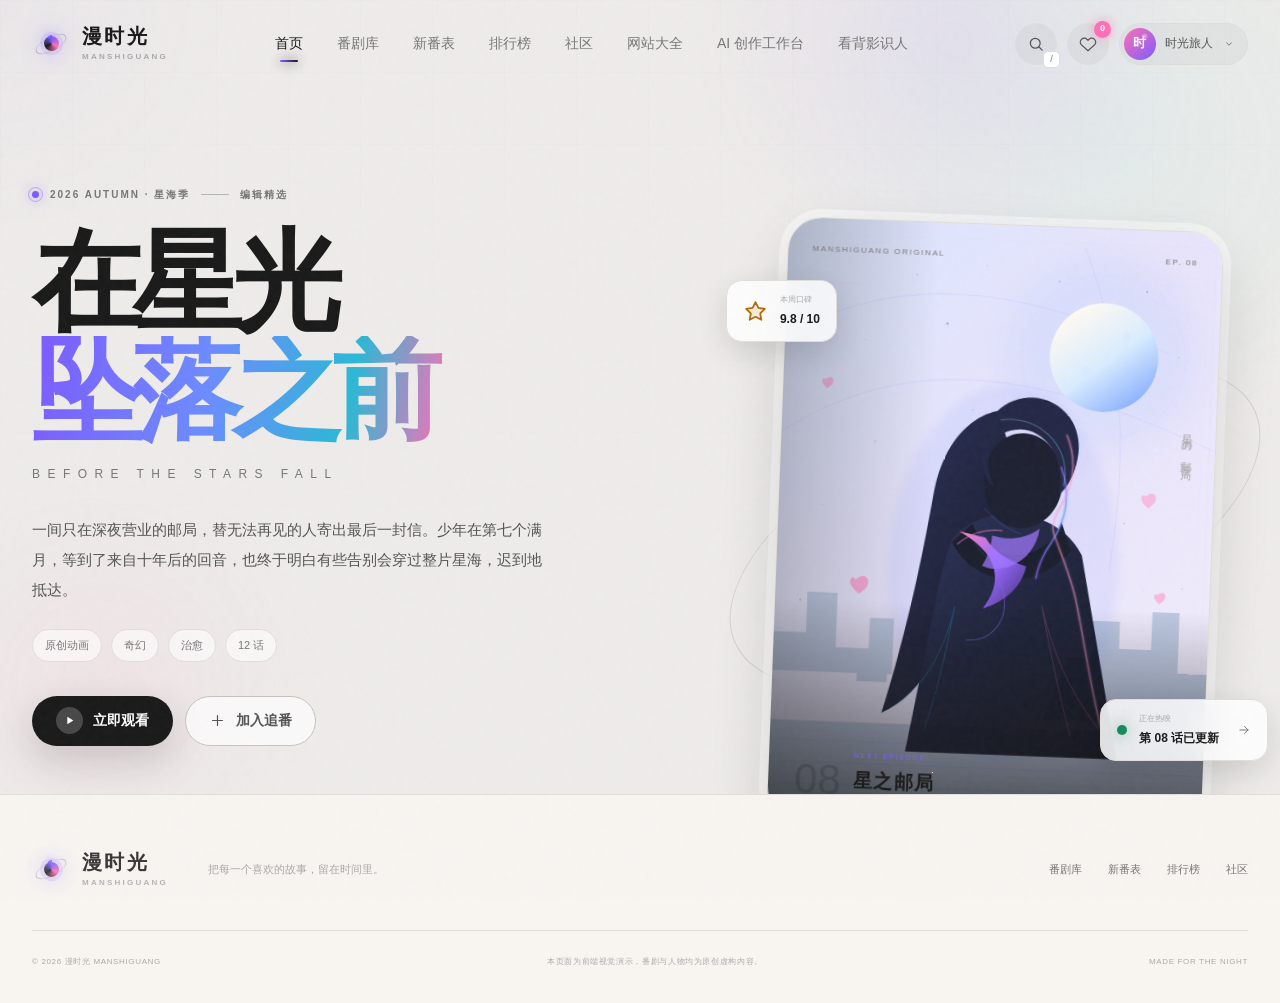
==== index.html @ 992c75c9 "fix: 首页 SPA 断链与数据一致性（P0+P1） 路由：showPage 提为模块级，按 .page 容器切换；hashchange 恢复页面； 桌面/移动/页脚/社交锚点统一委托，修复继续观看" ====
<!doctype html>
<html lang="zh-CN">
  <head>
    <meta charset="UTF-8" />
    <meta name="viewport" content="width=device-width, initial-scale=1.0" />
    <meta
      name="description"
      content="漫时光，一间收藏动漫、故事与深夜情绪的光影放映室。"
    />
    <meta name="theme-color" content="#eeecea" />
    <title>漫时光 · 在星光坠落之前</title>
    <link rel="icon" href="assets/favicon.ico?v=20261114-7" sizes="any" />
    <link rel="icon" type="image/png" sizes="32x32" href="assets/favicon-32x32.png?v=20261114-7" />
    <link rel="icon" type="image/png" sizes="16x16" href="assets/favicon-16x16.png?v=20261114-7" />
    <link rel="apple-touch-icon" sizes="180x180" href="assets/apple-touch-icon.png?v=20261114-7" />
    <link rel="manifest" href="assets/site.webmanifest?v=20261114-7" />
    <link rel="stylesheet" href="assets/styles.css?v=20261126-1" />
    <script src="assets/app.js?v=20261126-1" defer></script>
  </head>
  <body>
    <a class="skip-link" href="#main">跳到主要内容</a>
    <div class="site-noise" aria-hidden="true"></div>
    <div class="starfield" id="starfield" aria-hidden="true"></div>
    <div class="cursor-glow" id="cursorGlow" aria-hidden="true"></div>

    <svg class="icon-sprite" aria-hidden="true">
      <symbol id="icon-search" viewBox="0 0 24 24">
        <circle cx="11" cy="11" r="6.5"></circle>
        <path d="m16 16 4.2 4.2"></path>
      </symbol>
      <symbol id="icon-heart" viewBox="0 0 24 24">
        <path d="M20.7 5.8a5.2 5.2 0 0 0-7.4 0L12 7.1l-1.3-1.3a5.2 5.2 0 0 0-7.4 7.4L12 21l8.7-7.8a5.2 5.2 0 0 0 0-7.4Z"></path>
      </symbol>
      <symbol id="icon-play" viewBox="0 0 24 24">
        <path d="m8 5 11 7-11 7V5Z"></path>
      </symbol>
      <symbol id="icon-arrow" viewBox="0 0 24 24">
        <path d="M5 12h14M13 6l6 6-6 6"></path>
      </symbol>
      <symbol id="icon-plus" viewBox="0 0 24 24">
        <path d="M12 5v14M5 12h14"></path>
      </symbol>
      <symbol id="icon-close" viewBox="0 0 24 24">
        <path d="m6 6 12 12M18 6 6 18"></path>
      </symbol>
      <symbol id="icon-menu" viewBox="0 0 24 24">
        <path d="M4 7h16M4 12h16M4 17h16"></path>
      </symbol>
      <symbol id="icon-star" viewBox="0 0 24 24">
        <path d="m12 3 2.8 5.6 6.2.9-4.5 4.4 1.1 6.1-5.6-2.9-5.6 2.9 1.1-6.1L3 9.5l6.2-.9L12 3Z"></path>
      </symbol>
      <symbol id="icon-clock" viewBox="0 0 24 24">
        <circle cx="12" cy="12" r="8.5"></circle>
        <path d="M12 7.5V12l3 2"></path>
      </symbol>
      <symbol id="icon-chevron" viewBox="0 0 24 24">
        <path d="m8 10 4 4 4-4"></path>
      </symbol>
    </svg>

    <header class="site-header" id="siteHeader">
      <a class="brand" href="#top" aria-label="漫时光首页">
        <span class="brand-mark" aria-hidden="true">
          <span class="brand-orbit"></span>
          <span class="brand-core"></span>
        </span>
        <span class="brand-copy">
          <strong>漫时光</strong>
          <small>MANSHIGUANG</small>
        </span>
      </a>

      <nav class="desktop-nav" aria-label="主导航">
        <a class="is-active" href="#top">首页</a>
        <a href="#library">番剧库</a>
        <a href="#schedule">新番表</a>
        <a href="#ranking">排行榜</a>
        <a href="#community">社区</a>
        <a href="#websites">网站大全</a>
        <a href="studio/index.html?v=20261117-1" target="_blank" rel="noopener">AI 创作工作台</a>
        <a href="game/index.html?v=20261117-1" target="_blank" rel="noopener">看背影识人</a>
      </nav>

      <div class="header-actions">
        <button class="icon-button search-trigger" type="button" aria-label="打开搜索">
          <svg class="icon"><use href="#icon-search"></use></svg>
          <span class="shortcut">/</span>
        </button>
        <button class="icon-button favorites-trigger" type="button" aria-label="查看我的追番">
          <svg class="icon"><use href="#icon-heart"></use></svg>
          <span class="favorite-count" id="favoriteCount">0</span>
        </button>
        <button class="profile-button" type="button" aria-label="个人中心">
          <span class="profile-avatar">时</span>
          <span class="profile-name">时光旅人</span>
          <svg class="icon chevron"><use href="#icon-chevron"></use></svg>
        </button>
        <button class="icon-button mobile-menu-trigger" type="button" aria-label="打开菜单" aria-expanded="false">
          <svg class="icon"><use href="#icon-menu"></use></svg>
        </button>
      </div>

      <div class="mobile-menu" id="mobileMenu">
        <a href="#top">首页</a>
        <a href="#library">番剧库</a>
        <a href="#schedule">新番表</a>
        <a href="#ranking">排行榜</a>
        <a href="#community">社区</a>
        <a href="#websites">网站大全</a>
        <a href="studio/index.html?v=20261117-1" target="_blank" rel="noopener">AI 创作工作台</a>
        <a href="game/index.html?v=20261117-1" target="_blank" rel="noopener">看背影识人</a>
      </div>
    </header>

    <main id="main">
      <div class="page is-visible" id="page-top" data-page="top">
      <section class="hero" id="top" aria-labelledby="heroTitle">
        <div class="hero-aurora hero-aurora-one" aria-hidden="true"></div>
        <div class="hero-aurora hero-aurora-two" aria-hidden="true"></div>
        <div class="hero-grid" aria-hidden="true"></div>

        <div class="hero-inner page-shell">
          <div class="hero-copy">
            <div class="hero-kicker reveal">
              <span class="live-dot"></span>
              <span>2026 AUTUMN · 星海季</span>
              <span class="kicker-line"></span>
              <span>编辑精选</span>
            </div>

            <h1 class="hero-title reveal" id="heroTitle">
              <span class="title-line">在星光</span>
              <span class="title-line title-accent">坠落之前</span>
            </h1>
            <p class="hero-english reveal">BEFORE THE STARS FALL</p>

            <p class="hero-description reveal" id="heroDescription"></p>

            <div class="hero-tags reveal" id="heroTags" aria-label="番剧标签"></div>

            <div class="hero-actions reveal">
              <button class="button button-primary watch-featured" type="button">
                <span class="button-icon">
                  <svg class="icon"><use href="#icon-play"></use></svg>
                </span>
                立即观看
                <span class="button-shine" aria-hidden="true"></span>
              </button>
              <button class="button button-ghost favorite-featured" type="button" data-anime-id="starlight">
                <svg class="icon"><use href="#icon-plus"></use></svg>
                加入追番
              </button>
            </div>

            <div class="hero-meta reveal" id="heroMeta"></div>
          </div>

          <div class="hero-stage reveal" aria-label="番剧视觉海报">
            <div class="poster-orbital orbital-one" aria-hidden="true"></div>
            <div class="poster-orbital orbital-two" aria-hidden="true"></div>
            <div class="poster-frame" id="heroPoster">
              <div class="poster-image">
                <img src="assets/hero-art.svg" alt="星空下回望的少女原创插画" />
                <div class="poster-shade"></div>
                <div class="poster-scan" aria-hidden="true"></div>
              </div>
              <div class="poster-topline">
                <span>MANSHIGUANG ORIGINAL</span>
                <span id="heroEp"></span>
              </div>
              <div class="poster-side-copy" aria-hidden="true">星屑の郵便局</div>
              <div class="poster-caption">
                <span class="caption-index" id="heroCaptionIndex"></span>
                <span class="caption-copy">
                  <small>NEXT EPISODE</small>
                  <strong id="heroCaptionTitle"></strong>
                </span>
                <span class="caption-time" id="heroCaptionTime"></span>
              </div>
            </div>

            <div class="floating-card floating-rating">
              <svg class="icon star-icon"><use href="#icon-star"></use></svg>
              <span>
                <small>本周口碑</small>
                <strong id="heroScore"></strong>
              </span>
            </div>

            <div class="floating-card floating-progress">
              <span class="pulse-ring" aria-hidden="true"></span>
              <span>
                <small>正在热映</small>
                <strong id="heroStatus"></strong>
              </span>
              <svg class="icon"><use href="#icon-arrow"></use></svg>
            </div>

            <div class="poster-code" aria-hidden="true">
              <span>35°41'N</span>
              <span>139°41'E</span>
            </div>
          </div>
        </div>

        <div class="hero-footer page-shell">
          <a class="scroll-cue" href="#continue">
            <span class="scroll-line"></span>
            <span>向下探索</span>
          </a>
          <div class="hero-socials" aria-label="社交链接">
            <span>FOLLOW THE LIGHT</span>
            <a href="#community" aria-label="社区">BILIBILI</a>
            <a href="#community" aria-label="讨论">DISCORD</a>
            <a href="#community" aria-label="微博">WEIBO</a>
          </div>
        </div>
      </section>

      <section class="continue-section page-shell" id="continue" aria-labelledby="continueTitle">
        <div class="section-heading compact">
          <div>
            <p class="section-kicker">PICK UP WHERE YOU LEFT OFF</p>
            <h2 id="continueTitle">继续你的故事</h2>
          </div>
          <button class="text-button" type="button">
            查看观看记录
            <svg class="icon"><use href="#icon-arrow"></use></svg>
          </button>
        </div>

        <div class="continue-grid" id="continueGrid"></div>
      </section>

      <section class="join-section">
        <div class="page-shell">
          <div class="join-panel">
            <div class="join-glow" aria-hidden="true"></div>
            <div class="join-copy">
              <p class="section-kicker">YOUR STORY STARTS HERE</p>
              <h2>今晚，留下一点<br /><span>属于你的光。</span></h2>
              <p>收藏番剧、记录心情、认识同样热爱故事的人。</p>
            </div>
            <div class="join-actions">
              <button class="button button-primary" type="button">
                创建时光账户
                <svg class="icon"><use href="#icon-arrow"></use></svg>
              </button>
              <button class="button button-ghost" type="button">先逛逛</button>
            </div>
            <div class="join-rings" aria-hidden="true">
              <span></span><span></span><span></span>
            </div>
          </div>
        </div>
      </section>
      </div>

      <div class="page" data-page="library">
      <section class="library-section section-space" id="library" aria-labelledby="libraryTitle">
        <div class="page-shell">
          <div class="section-heading">
            <div>
              <p class="section-kicker">CURATED FOR THE NIGHT</p>
              <h2 id="libraryTitle">今晚，看点不一样的</h2>
              <p class="section-description">
                从星海尽头到旧城雨巷，挑一部故事，让今晚慢一点。
              </p>
            </div>
            <a class="button button-outline" href="#search">
              浏览全部
              <svg class="icon"><use href="#icon-arrow"></use></svg>
            </a>
          </div>

          <div class="filter-bar" role="group" aria-label="番剧分类筛选">
            <button class="filter-chip is-active" type="button" data-filter="全部">全部</button>
            <button class="filter-chip" type="button" data-filter="奇幻">奇幻</button>
            <button class="filter-chip" type="button" data-filter="恋爱">恋爱</button>
            <button class="filter-chip" type="button" data-filter="科幻">科幻</button>
            <button class="filter-chip" type="button" data-filter="治愈">治愈</button>
            <button class="filter-chip" type="button" data-filter="热血">热血</button>
            <button class="filter-chip" type="button" data-filter="悬疑">悬疑</button>
          </div>

          <div class="anime-grid" id="animeGrid" aria-live="polite"></div>
        </div>
      </section>
      </div>

      <div class="page" data-page="ranking">
      <section class="ranking-section section-space" id="ranking" aria-labelledby="rankingTitle">
        <div class="ranking-aurora" aria-hidden="true"></div>
        <div class="page-shell ranking-layout">
          <div class="ranking-main">
            <div class="section-heading">
              <div>
                <p class="section-kicker">TRENDING TONIGHT</p>
                <h2 id="rankingTitle">正在被追的光</h2>
              </div>
              <div class="ranking-tabs" role="group" aria-label="排行榜周期">
                <button class="is-active" type="button">本周</button>
                <button type="button">本月</button>
                <button type="button">新作</button>
              </div>
            </div>
            <div class="ranking-list" id="rankingList"></div>
          </div>

          <aside class="editor-pick">
            <div class="editor-visual theme-aurora">
              <span class="editor-ghost">光</span>
              <span class="editor-orbit editor-orbit-one"></span>
              <span class="editor-orbit editor-orbit-two"></span>
              <div class="editor-label">EDITOR'S NOTE / 07</div>
              <div class="editor-title">
                <small>本周私藏</small>
                <strong>把宇宙写成<br />一封慢信</strong>
              </div>
            </div>
            <div class="editor-content">
              <div class="editor-meta">
                <span>星海回响</span>
                <span>9.8</span>
              </div>
              <h3>“所有告别，都是星光迟到的抵达。”</h3>
              <p>
                它没有急着解释宇宙，只是让两个孤单的人在同一片夜空下，慢慢学会告别。
              </p>
              <button class="text-button open-anime" type="button" data-anime-id="starlight">
                阅读制作手记
                <svg class="icon"><use href="#icon-arrow"></use></svg>
              </button>
            </div>
          </aside>
        </div>
      </section>
      </div>

      <div class="page" data-page="schedule">
      <section class="schedule-section section-space" id="schedule" aria-labelledby="scheduleTitle">
        <div class="page-shell">
          <div class="section-heading">
            <div>
              <p class="section-kicker">WEEKLY SIGNAL</p>
              <h2 id="scheduleTitle">本季新番时刻表</h2>
              <p class="section-description">把想看的故事，放进这一周的时间里。</p>
            </div>
            <span class="schedule-time">
              <span class="live-dot"></span>
              北京时间
            </span>
          </div>

          <div class="week-tabs" id="weekTabs" role="tablist" aria-label="按星期查看新番">
            <button type="button" role="tab" data-day="周一">周一 <small>02</small></button>
            <button type="button" role="tab" data-day="周二">周二 <small>03</small></button>
            <button type="button" role="tab" data-day="周三">周三 <small>04</small></button>
            <button type="button" role="tab" data-day="周四">周四 <small>05</small></button>
            <button type="button" role="tab" data-day="周五">周五 <small>06</small></button>
            <button type="button" role="tab" data-day="周六">周六 <small>07</small></button>
            <button type="button" role="tab" data-day="周日">周日 <small>08</small></button>
          </div>

          <div class="schedule-board" id="scheduleBoard"></div>
        </div>
      </section>
      </div>

      <div class="page" data-page="community">
      <section class="community-section section-space" id="community" aria-labelledby="communityTitle">
        <div class="page-shell">
          <div class="section-heading">
            <div>
              <p class="section-kicker">AFTER THE CREDITS</p>
              <h2 id="communityTitle">散场以后，故事还在继续</h2>
              <p class="section-description">和 128,406 位时光旅人，一起交换今晚的心情。</p>
            </div>
            <a class="button button-outline" href="#community">
              进入社区
              <svg class="icon"><use href="#icon-arrow"></use></svg>
            </a>
          </div>

          <div class="community-grid">
            <article class="topic-card topic-large">
              <div class="topic-art theme-starlight">
                <span class="topic-ghost">星</span>
                <span class="topic-orbit"></span>
                <div class="topic-tag">正在热议 · 2.4k</div>
              </div>
              <div class="topic-body">
                <div class="topic-meta">
                  <span class="topic-avatar avatar-one">A</span>
                  <span>阿遥不熬夜</span>
                  <span>12 分钟前</span>
                </div>
                <h3>第 08 话最后那封信，到底是谁写的？</h3>
                <p>
                  我回看了前三集的时间线，邮戳上的年份好像不是 2016，而是 2036……
                </p>
                <div class="topic-footer">
                  <span># 星海回响</span>
                  <span>128 条回复</span>
                </div>
              </div>
            </article>

            <article class="topic-card">
              <div class="topic-body">
                <div class="topic-meta">
                  <span class="topic-avatar avatar-two">M</span>
                  <span>月面拾荒者</span>
                  <span>38 分钟前</span>
                </div>
                <h3>哪部番的片尾曲，你从来舍不得跳过？</h3>
                <p>最近循环《雨停之后》的片尾曲，前奏一响就不想点下一集。</p>
                <div class="topic-footer">
                  <span># 音乐分享</span>
                  <span>86 条回复</span>
                </div>
              </div>
            </article>

            <article class="topic-card topic-quote">
              <span class="quote-mark">“</span>
              <p>如果故事终将散场，<br />至少在漫时光里，我们曾一起看过同一片星空。</p>
              <span class="quote-author">— 今日签到 7 / 30</span>
            </article>
          </div>
        </div>
      </section>
      </div>

      <div class="page" data-page="websites">
      <section class="websites-section section-space" id="websites" aria-labelledby="websitesTitle">
        <div class="page-shell">
          <div class="section-heading">
            <div>
              <p class="section-kicker">WEB DIRECTORY</p>
              <h2 id="websitesTitle">网站大全</h2>
              <p class="section-description">
                按行业分类，收录常用网站地址与一句话简介，方便快速找到要去的地方。
              </p>
            </div>
            <span class="websites-count" id="websitesCount"></span>
          </div>

          <div class="filter-bar websites-filter" role="group" aria-label="网站分类筛选" id="websitesFilter"></div>

          <div class="websites-grid" id="websitesGrid" aria-live="polite"></div>
        </div>
      </section>
      </div>
    </main>

    <footer class="site-footer" id="siteFooter">
      <div class="page-shell">
        <div class="footer-main">
          <a class="brand footer-brand" href="#top" aria-label="漫时光首页">
            <span class="brand-mark" aria-hidden="true">
              <span class="brand-orbit"></span>
              <span class="brand-core"></span>
            </span>
            <span class="brand-copy">
              <strong>漫时光</strong>
              <small>MANSHIGUANG</small>
            </span>
          </a>
          <p>把每一个喜欢的故事，留在时间里。</p>
          <div class="footer-links">
            <a href="#library">番剧库</a>
            <a href="#schedule">新番表</a>
            <a href="#ranking">排行榜</a>
            <a href="#community">社区</a>
          </div>
        </div>
        <div class="footer-bottom">
          <span>© 2026 漫时光 MANSHIGUANG</span>
          <span>本页面为前端视觉演示，番剧与人物均为原创虚构内容。</span>
          <span>MADE FOR THE NIGHT</span>
        </div>
      </div>
    </footer>

    <div class="search-panel" id="searchPanel" aria-hidden="true">
      <div class="search-backdrop" data-close-search></div>
      <div class="search-dialog" role="dialog" aria-modal="true" aria-labelledby="searchTitle">
        <div class="search-head">
          <div>
            <p class="section-kicker">FIND YOUR STORY</p>
            <h2 id="searchTitle">想找哪部故事？</h2>
          </div>
          <button class="icon-button" type="button" aria-label="关闭搜索" data-close-search>
            <svg class="icon"><use href="#icon-close"></use></svg>
          </button>
        </div>
        <label class="search-field" for="searchInput">
          <svg class="icon"><use href="#icon-search"></use></svg>
          <input
            id="searchInput"
            type="search"
            autocomplete="off"
            placeholder="输入番剧名、类型或关键词…"
          />
          <kbd>ESC</kbd>
        </label>
        <div class="search-suggestions">
          <span>热搜</span>
          <button type="button" data-search-term="星海回响">星海回响</button>
          <button type="button" data-search-term="治愈">治愈</button>
          <button type="button" data-search-term="零点列车">零点列车</button>
          <button type="button" data-search-term="科幻">科幻</button>
        </div>
        <div class="search-results" id="searchResults"></div>
      </div>
    </div>

    <div class="detail-panel" id="detailPanel" aria-hidden="true">
      <div class="detail-backdrop" data-close-detail></div>
      <div class="detail-dialog" role="dialog" aria-modal="true" aria-labelledby="detailTitle">
        <button class="detail-close icon-button" type="button" aria-label="关闭详情" data-close-detail>
          <svg class="icon"><use href="#icon-close"></use></svg>
        </button>
        <div id="detailContent"></div>
      </div>
    </div>

    <div class="toast" id="toast" role="status" aria-live="polite">
      <span class="toast-dot"></span>
      <span id="toastText"></span>
    </div>
  </body>
</html>
---- assets/styles.css ----
:root {
  --bg: #eeecea;
  --bg-deep: #e5e3e0;
  --bg-soft: #f8f5f1;
  --surface: #fff;
  --surface-raised: #f3f1ef;
  --surface-glass: rgba(255, 255, 255, 0.85);
  --primary: #1a1a1a;
  --primary-soft: #333;
  --secondary: #7c5cff;
  --accent: #ff6fb5;
  --gold: #b26b00;
  --text: #1a1a1a;
  --text-soft: #555;
  --muted: #777;
  --muted-deep: #aaa;
  --border: #e0deda;
  --border-strong: #c5c3c0;
  --success: #168a5b;
  --danger: #e54d42;
  --font-display: "Microsoft YaHei UI", "PingFang SC", "Segoe UI", "Noto Sans SC", sans-serif;
  --font-body: "Microsoft YaHei UI", "PingFang SC", "Segoe UI", "Noto Sans SC", sans-serif;
  --font-latin: "Segoe UI", "Noto Sans SC", sans-serif;
  --radius-sm: 10px;
  --radius-md: 16px;
  --radius-lg: 22px;
  --radius-xl: 28px;
  --shadow-lg: 0 4px 24px rgba(0, 0, 0, 0.1);
  --shadow-glow: 0 4px 20px rgba(0, 0, 0, 0.08);
  --header-height: 88px;
}

* {
  box-sizing: border-box;
}

html {
  scroll-behavior: auto;
  scrollbar-color: rgba(26, 26, 26, 0.2) var(--bg-deep);
}

body {
  margin: 0;
  min-width: 320px;
  overflow-x: hidden;
  background: var(--bg);
  color: var(--text);
  font-family: var(--font-body);
  font-size: 16px;
  line-height: 1.7;
  -webkit-font-smoothing: antialiased;
  text-rendering: optimizeLegibility;
}

body.is-locked {
  overflow: hidden;
}

::selection {
  color: #fff;
  background: rgba(26, 26, 26, 0.68);
}

::-webkit-scrollbar {
  width: 10px;
  height: 10px;
}

::-webkit-scrollbar-track {
  background: var(--bg-deep);
}

::-webkit-scrollbar-thumb {
  border: 3px solid var(--bg-deep);
  border-radius: 99px;
  background: linear-gradient(var(--primary), var(--primary-soft));
}

img,
svg {
  display: block;
}

a {
  color: inherit;
  text-decoration: none;
}

button,
input {
  color: inherit;
  font: inherit;
}

button {
  cursor: pointer;
}

button:focus-visible,
a:focus-visible,
input:focus-visible,
[tabindex]:focus-visible {
  outline: 2px solid var(--secondary);
  outline-offset: 4px;
}

.icon-sprite {
  position: absolute;
  width: 0;
  height: 0;
  overflow: hidden;
}

.icon {
  width: 1.25em;
  height: 1.25em;
  fill: none;
  stroke: currentColor;
  stroke-width: 1.7;
  stroke-linecap: round;
  stroke-linejoin: round;
}

[data-anime-id] {
  cursor: pointer;
}

.skip-link {
  position: fixed;
  z-index: 1000;
  top: 10px;
  left: 10px;
  padding: 10px 16px;
  border-radius: 10px;
  transform: translateY(-150%);
  background: var(--text);
  color: var(--bg);
  font-weight: 700;
}

.skip-link:focus {
  transform: translateY(0);
}

.page-shell {
  width: min(1280px, calc(100% - 64px));
  margin-inline: auto;
}

.site-noise {
  position: fixed;
  z-index: 90;
  inset: 0;
  pointer-events: none;
  opacity: 0.035;
  background-image: url("data:image/svg+xml,%3Csvg viewBox='0 0 180 180' xmlns='http://www.w3.org/2000/svg'%3E%3Cfilter id='n'%3E%3CfeTurbulence type='fractalNoise' baseFrequency='.8' numOctaves='4' stitchTiles='stitch'/%3E%3C/filter%3E%3Crect width='100%25' height='100%25' filter='url(%23n)' opacity='.9'/%3E%3C/svg%3E");
}

.starfield {
  position: fixed;
  z-index: 0;
  inset: 0;
  display: none;
  pointer-events: none;
  overflow: hidden;
}

.star {
  position: absolute;
  width: var(--size, 2px);
  height: var(--size, 2px);
  border-radius: 50%;
  background: #dff8ff;
  box-shadow: 0 0 8px rgba(153, 230, 255, 0.75);
  opacity: var(--opacity, 0.5);
  animation: star-twinkle var(--duration, 5s) ease-in-out infinite;
  animation-delay: var(--delay, 0s);
}

.cursor-glow {
  position: fixed;
  z-index: 1;
  top: 0;
  left: 0;
  width: 540px;
  height: 540px;
  border-radius: 50%;
  pointer-events: none;
  opacity: 0.5;
  background: radial-gradient(circle, rgba(124, 92, 255, 0.06), transparent 65%);
  transform: translate3d(-50%, -50%, 0);
  transition: opacity 0.3s ease;
}

@keyframes star-twinkle {
  0%,
  100% {
    opacity: calc(var(--opacity, 0.5) * 0.35);
    transform: scale(0.75);
  }
  50% {
    opacity: var(--opacity, 0.5);
    transform: scale(1.2);
  }
}

/* Header */
.site-header {
  position: fixed;
  z-index: 80;
  top: 0;
  left: 0;
  display: flex;
  width: 100%;
  height: var(--header-height);
  align-items: center;
  justify-content: space-between;
  padding-inline: max(32px, calc((100vw - 1280px) / 2));
  border-bottom: 1px solid transparent;
  transition:
    height 0.3s ease,
    border-color 0.3s ease,
    background-color 0.3s ease,
    backdrop-filter 0.3s ease;
}

.site-header.is-scrolled {
  height: 72px;
  border-bottom-color: var(--border);
  background: rgba(255, 255, 255, 0.85);
  backdrop-filter: blur(22px) saturate(140%);
}

.brand {
  display: inline-flex;
  align-items: center;
  gap: 12px;
  flex: 0 0 auto;
}

.brand-mark {
  position: relative;
  display: grid;
  width: 38px;
  height: 38px;
  place-items: center;
}

.brand-orbit {
  position: absolute;
  inset: 2px;
  border: 1px solid rgba(26, 26, 26, 0.2);
  border-radius: 50%;
  transform: rotate(-28deg) scaleY(0.42);
}

.brand-orbit::after {
  position: absolute;
  top: -3px;
  left: 50%;
  width: 5px;
  height: 5px;
  border-radius: 50%;
  background: var(--secondary);
  box-shadow: 0 0 12px var(--secondary);
  content: "";
}

.brand-core {
  width: 15px;
  height: 15px;
  border-radius: 50%;
  background: conic-gradient(from 120deg, var(--accent), var(--primary), var(--secondary), var(--accent));
  box-shadow:
    0 0 0 4px rgba(124, 92, 255, 0.12),
    0 0 22px rgba(124, 92, 255, 0.6);
}

.brand-copy {
  display: flex;
  flex-direction: column;
  line-height: 1;
}

.brand-copy strong {
  font-family: var(--font-display);
  font-size: 20px;
  font-weight: 900;
  letter-spacing: 0.12em;
}

.brand-copy small {
  margin-top: 7px;
  color: var(--muted-deep);
  font-family: var(--font-latin);
  font-size: 8px;
  font-weight: 600;
  letter-spacing: 0.28em;
}

.desktop-nav {
  display: flex;
  align-items: center;
  gap: 34px;
  color: var(--muted);
  font-size: 14px;
}

.desktop-nav a {
  position: relative;
  padding-block: 9px;
  transition: color 0.2s ease;
}

.desktop-nav a::after {
  position: absolute;
  bottom: 2px;
  left: 50%;
  width: 0;
  height: 2px;
  border-radius: 99px;
  background: linear-gradient(90deg, var(--secondary), var(--primary));
  box-shadow: 0 0 12px var(--primary);
  content: "";
  transform: translateX(-50%);
  transition: width 0.25s ease;
}

.desktop-nav a:hover,
.desktop-nav a.is-active {
  color: var(--text);
}

.desktop-nav a:hover::after,
.desktop-nav a.is-active::after {
  width: 18px;
}

.header-actions {
  display: flex;
  align-items: center;
  gap: 10px;
}

.icon-button {
  position: relative;
  display: inline-grid;
  width: 42px;
  height: 42px;
  padding: 0;
  place-items: center;
  border: 1px solid var(--border);
  border-radius: 50%;
  background: rgba(26, 26, 26, 0.04);
  color: var(--text-soft);
  transition:
    border-color 0.2s ease,
    color 0.2s ease,
    background-color 0.2s ease,
    transform 0.2s ease;
}

.icon-button:hover {
  border-color: rgba(124, 92, 255, 0.55);
  background: rgba(124, 92, 255, 0.08);
  color: var(--text);
  transform: translateY(-1px);
}

.icon-button .icon {
  width: 18px;
  height: 18px;
}

.shortcut {
  position: absolute;
  right: -4px;
  bottom: -4px;
  display: grid;
  width: 17px;
  height: 17px;
  place-items: center;
  border: 1px solid var(--border);
  border-radius: 5px;
  background: var(--surface);
  color: var(--muted);
  font-family: var(--font-latin);
  font-size: 9px;
}

.favorite-count {
  position: absolute;
  top: -3px;
  right: -3px;
  display: grid;
  min-width: 17px;
  height: 17px;
  padding-inline: 4px;
  place-items: center;
  border-radius: 99px;
  background: var(--accent);
  color: #fff;
  font-family: var(--font-latin);
  font-size: 9px;
  font-weight: 700;
  box-shadow: 0 0 12px rgba(255, 111, 181, 0.55);
}

.profile-button {
  display: flex;
  height: 42px;
  align-items: center;
  gap: 9px;
  padding: 4px 11px 4px 4px;
  border: 1px solid var(--border);
  border-radius: 99px;
  background: rgba(26, 26, 26, 0.03);
  color: var(--text-soft);
  transition:
    background-color 0.2s ease,
    border-color 0.2s ease;
}

.profile-button:hover {
  border-color: var(--border-strong);
  background: rgba(26, 26, 26, 0.05);
}

.profile-avatar {
  display: grid;
  width: 32px;
  height: 32px;
  place-items: center;
  border-radius: 50%;
  background:
    radial-gradient(circle at 65% 26%, rgba(255, 255, 255, 0.5), transparent 12%),
    linear-gradient(135deg, var(--accent), var(--secondary));
  color: #fff;
  font-family: var(--font-display);
  font-size: 13px;
  font-weight: 900;
}

.profile-name {
  font-size: 12px;
}

.profile-button .chevron {
  width: 14px;
  height: 14px;
  color: var(--muted);
}

.mobile-menu-trigger {
  display: none;
}

.mobile-menu {
  position: absolute;
  top: 72px;
  right: 22px;
  display: none;
  width: min(300px, calc(100vw - 44px));
  padding: 12px;
  border: 1px solid var(--border);
  border-radius: 20px;
  background: rgba(255, 255, 255, 0.96);
  box-shadow: var(--shadow-lg);
  backdrop-filter: blur(18px);
}

.mobile-menu a {
  padding: 13px 16px;
  border-radius: 12px;
  color: var(--text-soft);
}

.mobile-menu a:hover {
  background: rgba(124, 92, 255, 0.08);
}

.mobile-menu.is-open {
  display: grid;
  animation: menu-in 0.25s ease both;
}

@keyframes menu-in {
  from {
    opacity: 0;
    transform: translateY(-8px);
  }
}

/* Shared section styles */
.section-space {
  position: relative;
  padding-block: 120px;
}

.section-heading {
  display: flex;
  align-items: flex-end;
  justify-content: space-between;
  gap: 40px;
  margin-bottom: 42px;
}

.section-heading.compact {
  margin-bottom: 26px;
}

.section-kicker {
  margin: 0 0 10px;
  color: var(--secondary);
  font-family: var(--font-latin);
  font-size: 11px;
  font-weight: 600;
  letter-spacing: 0.24em;
}

.section-heading h2,
.search-head h2 {
  margin: 0;
  font-family: var(--font-display);
  font-size: clamp(32px, 4vw, 52px);
  font-weight: 900;
  letter-spacing: -0.03em;
  line-height: 1.28;
}

.section-description {
  max-width: 600px;
  margin: 12px 0 0;
  color: var(--muted);
  font-size: 14px;
}

.button {
  position: relative;
  display: inline-flex;
  height: 50px;
  align-items: center;
  justify-content: center;
  gap: 10px;
  padding-inline: 23px;
  overflow: hidden;
  border: 1px solid transparent;
  border-radius: 99px;
  font-size: 14px;
  font-weight: 700;
  transition:
    transform 0.25s ease,
    box-shadow 0.25s ease,
    border-color 0.25s ease,
    background-color 0.25s ease;
}

.button:hover {
  transform: translateY(-2px);
}

.button-primary {
  background: var(--primary);
  color: #fff;
  box-shadow: 0 13px 38px rgba(26, 26, 26, 0.18);
}

.button-primary:hover {
  box-shadow: 0 17px 48px rgba(26, 26, 26, 0.26);
}

.button-icon {
  display: grid;
  width: 27px;
  height: 27px;
  place-items: center;
  border-radius: 50%;
  background: rgba(255, 255, 255, 0.2);
}

.button-icon .icon {
  width: 13px;
  height: 13px;
  fill: currentColor;
  stroke: none;
}

.button-shine {
  position: absolute;
  top: -80%;
  left: -30%;
  width: 24%;
  height: 250%;
  background: linear-gradient(90deg, transparent, rgba(255, 255, 255, 0.36), transparent);
  transform: rotate(20deg);
  animation: button-shine 5s ease-in-out infinite;
}

@keyframes button-shine {
  0%,
  60% {
    left: -40%;
  }
  85%,
  100% {
    left: 125%;
  }
}

.button-ghost {
  border-color: var(--border-strong);
  background: rgba(255, 255, 255, 0.7);
  color: var(--text-soft);
  backdrop-filter: blur(12px);
}

.button-ghost:hover {
  border-color: var(--primary);
  background: rgba(26, 26, 26, 0.05);
}

.button-ghost .icon {
  width: 17px;
  height: 17px;
}

.button-ghost.is-favorite {
  border-color: rgba(255, 111, 181, 0.55);
  background: rgba(255, 111, 181, 0.1);
  color: #d81b60;
}

.button-ghost.is-favorite .icon {
  fill: currentColor;
  stroke: none;
}

.button-outline {
  flex: 0 0 auto;
  height: 46px;
  border-color: var(--border);
  background: rgba(255, 255, 255, 0.6);
  color: var(--text-soft);
}

.button-outline:hover {
  border-color: rgba(124, 92, 255, 0.45);
  background: rgba(124, 92, 255, 0.06);
}

.button-outline .icon,
.text-button .icon {
  width: 16px;
  height: 16px;
}

.text-button {
  display: inline-flex;
  align-items: center;
  gap: 8px;
  padding: 0;
  border: 0;
  background: none;
  color: var(--muted);
  font-size: 13px;
  transition: color 0.2s ease;
}

.text-button:hover {
  color: var(--secondary);
}

.text-button .icon {
  transition: transform 0.2s ease;
}

.text-button:hover .icon {
  transform: translateX(4px);
}

/* Hero */
.hero {
  position: relative;
  min-height: max(900px, 100svh);
  overflow: hidden;
  padding-top: calc(var(--header-height) + 70px);
}

.hero::after {
  position: absolute;
  right: 0;
  bottom: 0;
  left: 0;
  height: 220px;
  pointer-events: none;
  background: linear-gradient(transparent, var(--bg));
  content: "";
}

.hero-aurora {
  position: absolute;
  border-radius: 50%;
  pointer-events: none;
  filter: blur(20px);
}

.hero-aurora-one {
  top: -28%;
  right: -9%;
  width: 760px;
  height: 760px;
  opacity: 0.5;
  background:
    radial-gradient(circle at 40% 40%, rgba(124, 92, 255, 0.16), transparent 38%),
    radial-gradient(circle at 63% 55%, rgba(34, 211, 238, 0.1), transparent 48%);
  animation: aurora-drift 14s ease-in-out infinite alternate;
}

.hero-aurora-two {
  bottom: 1%;
  left: -14%;
  width: 560px;
  height: 560px;
  opacity: 0.45;
  background: radial-gradient(circle, rgba(255, 111, 181, 0.14), transparent 58%);
  animation: aurora-drift 18s ease-in-out -4s infinite alternate-reverse;
}

@keyframes aurora-drift {
  to {
    transform: translate3d(3%, -3%, 0) scale(1.08);
  }
}

.hero-grid {
  position: absolute;
  inset: 0;
  pointer-events: none;
  opacity: 0.28;
  background-image:
    linear-gradient(rgba(26, 26, 26, 0.05) 1px, transparent 1px),
    linear-gradient(90deg, rgba(26, 26, 26, 0.05) 1px, transparent 1px);
  background-size: 72px 72px;
  mask-image: linear-gradient(to bottom, rgba(0, 0, 0, 0.8), transparent 78%);
}

.hero-inner {
  position: relative;
  z-index: 2;
  display: grid;
  min-height: 690px;
  grid-template-columns: minmax(0, 1.12fr) minmax(390px, 0.88fr);
  align-items: center;
  gap: max(34px, 5vw);
}

.hero-copy {
  position: relative;
  z-index: 3;
  padding-block: 28px 54px;
}

.hero-kicker {
  display: flex;
  align-items: center;
  gap: 11px;
  margin-bottom: 25px;
  color: var(--muted);
  font-family: var(--font-latin);
  font-size: 10px;
  font-weight: 600;
  letter-spacing: 0.2em;
  text-transform: uppercase;
}

.live-dot {
  position: relative;
  width: 7px;
  height: 7px;
  flex: 0 0 auto;
  border-radius: 50%;
  background: var(--secondary);
  box-shadow: 0 0 14px var(--secondary);
}

.live-dot::after {
  position: absolute;
  inset: -4px;
  border: 1px solid rgba(124, 92, 255, 0.42);
  border-radius: 50%;
  content: "";
  animation: pulse-ring 2.2s ease-out infinite;
}

@keyframes pulse-ring {
  0% {
    opacity: 1;
    transform: scale(0.55);
  }
  90%,
  100% {
    opacity: 0;
    transform: scale(1.7);
  }
}

.kicker-line {
  width: 28px;
  height: 1px;
  background: rgba(26, 26, 26, 0.25);
}

.hero-title {
  margin: 0;
  font-family: var(--font-display);
  font-size: clamp(86px, 8.6vw, 142px);
  font-weight: 900;
  letter-spacing: -0.09em;
  line-height: 0.98;
}

.title-line {
  display: block;
  white-space: nowrap;
}

.title-accent {
  width: fit-content;
  padding-right: 0.12em;
  background: linear-gradient(100deg, var(--secondary) 2%, #6c8cff 43%, #2bb8d6 76%, var(--accent) 100%);
  -webkit-background-clip: text;
  background-clip: text;
  color: transparent;
  filter: none;
}

.hero-english {
  margin: 20px 0 0;
  color: var(--muted);
  font-family: var(--font-latin);
  font-size: 12px;
  font-weight: 500;
  letter-spacing: 0.62em;
}

.hero-description {
  max-width: 520px;
  margin: 31px 0 0;
  color: var(--text-soft);
  font-size: 15px;
  line-height: 2;
}

.hero-tags {
  display: flex;
  flex-wrap: wrap;
  gap: 9px;
  margin-top: 24px;
}

.hero-tags span {
  padding: 6px 12px;
  border: 1px solid var(--border);
  border-radius: 99px;
  background: rgba(255, 255, 255, 0.6);
  color: var(--muted);
  font-size: 11px;
}

.hero-actions {
  display: flex;
  flex-wrap: wrap;
  gap: 12px;
  margin-top: 34px;
}

.hero-meta {
  display: flex;
  align-items: center;
  gap: 22px;
  margin-top: 46px;
}

.meta-item {
  display: flex;
  flex-direction: column;
}

.meta-item strong {
  font-family: var(--font-latin);
  font-size: 18px;
  font-weight: 600;
  letter-spacing: 0.03em;
}

.meta-item span {
  margin-top: 3px;
  color: var(--muted-deep);
  font-size: 10px;
}

.meta-divider {
  width: 1px;
  height: 28px;
  background: var(--border);
}

.hero-stage {
  --tilt-x: 0deg;
  --tilt-y: 0deg;
  position: relative;
  z-index: 2;
  display: grid;
  min-height: 650px;
  place-items: center;
  perspective: 1200px;
}

.poster-frame {
  position: relative;
  width: min(440px, 86%);
  aspect-ratio: 0.72;
  overflow: hidden;
  border: 1px solid var(--border);
  border-radius: 34px;
  background: var(--surface);
  box-shadow:
    0 24px 60px rgba(0, 0, 0, 0.14),
    0 0 0 8px rgba(255, 255, 255, 0.5);
  transform: rotateY(var(--tilt-y)) rotateX(var(--tilt-x)) rotate(2.2deg);
  transform-style: preserve-3d;
  transition: transform 0.16s ease-out;
}

.poster-image {
  position: absolute;
  inset: 0;
}

.poster-image img {
  width: 100%;
  height: 100%;
  object-fit: cover;
}

.poster-shade {
  position: absolute;
  inset: 0;
  background:
    linear-gradient(180deg, transparent 30%, transparent 63%, rgba(26, 26, 26, 0.75)),
    linear-gradient(90deg, rgba(26, 26, 26, 0.25), transparent 35%);
}

.poster-scan {
  position: absolute;
  top: -20%;
  left: 0;
  width: 100%;
  height: 15%;
  opacity: 0.42;
  background: linear-gradient(transparent, rgba(124, 92, 255, 0.1), transparent);
  animation: poster-scan 6s linear infinite;
}

@keyframes poster-scan {
  to {
    top: 110%;
  }
}

.poster-topline {
  position: absolute;
  top: 24px;
  right: 24px;
  left: 24px;
  display: flex;
  justify-content: space-between;
  color: var(--muted);
  font-family: var(--font-latin);
  font-size: 8px;
  font-weight: 500;
  letter-spacing: 0.2em;
}

.poster-side-copy {
  position: absolute;
  top: 32%;
  right: 19px;
  color: var(--muted-deep);
  font-family: var(--font-display);
  font-size: 11px;
  letter-spacing: 0.42em;
  writing-mode: vertical-rl;
}

.poster-caption {
  position: absolute;
  right: 26px;
  bottom: 26px;
  left: 26px;
  display: flex;
  align-items: flex-end;
  gap: 12px;
}

.caption-index {
  color: rgba(26, 26, 26, 0.2);
  font-family: var(--font-latin);
  font-size: 42px;
  font-weight: 300;
  line-height: 0.8;
}

.caption-copy {
  display: flex;
  flex: 1;
  flex-direction: column;
}

.caption-copy small {
  color: var(--secondary);
  font-family: var(--font-latin);
  font-size: 7px;
  letter-spacing: 0.24em;
}

.caption-copy strong {
  margin-top: 3px;
  font-family: var(--font-display);
  font-size: 19px;
  letter-spacing: 0.08em;
}

.caption-time {
  color: var(--muted);
  font-family: var(--font-latin);
  font-size: 11px;
}

.poster-orbital {
  position: absolute;
  border: 1px solid rgba(26, 26, 26, 0.12);
  border-radius: 50%;
  pointer-events: none;
}

.orbital-one {
  width: 570px;
  height: 570px;
  transform: rotate(-24deg) scaleY(0.44);
}

.orbital-two {
  width: 500px;
  height: 500px;
  border-color: rgba(124, 92, 255, 0.14);
  transform: rotate(48deg) scaleY(0.5);
}

.poster-orbital::after {
  position: absolute;
  top: 12%;
  left: 24%;
  width: 6px;
  height: 6px;
  border-radius: 50%;
  background: var(--secondary);
  box-shadow: 0 0 16px var(--secondary);
  content: "";
}

.floating-card {
  position: absolute;
  z-index: 4;
  display: flex;
  align-items: center;
  gap: 12px;
  padding: 12px 16px;
  border: 1px solid var(--border);
  border-radius: 16px;
  background: rgba(255, 255, 255, 0.85);
  box-shadow: 0 10px 30px rgba(0, 0, 0, 0.12);
  backdrop-filter: blur(18px) saturate(135%);
  animation: float-card 5.5s ease-in-out infinite;
}

.floating-card small {
  display: block;
  color: var(--muted-deep);
  font-size: 8px;
}

.floating-card strong {
  display: block;
  margin-top: 2px;
  font-size: 12px;
  font-weight: 600;
}

.floating-rating {
  top: 12%;
  left: -3%;
}

.floating-rating .star-icon {
  width: 25px;
  height: 25px;
  fill: rgba(178, 107, 0, 0.12);
  stroke: var(--gold);
}

.floating-progress {
  right: -4%;
  bottom: 14%;
  animation-delay: -2.2s;
}

.floating-progress .pulse-ring {
  width: 10px;
  height: 10px;
  flex: 0 0 auto;
  border-radius: 50%;
  background: var(--success);
  box-shadow: 0 0 14px rgba(22, 138, 91, 0.5);
}

.floating-progress .icon {
  width: 14px;
  height: 14px;
  margin-left: 6px;
  color: var(--muted);
}

@keyframes float-card {
  50% {
    transform: translateY(-8px);
  }
}

.poster-code {
  position: absolute;
  right: -2%;
  bottom: 2%;
  display: flex;
  gap: 12px;
  color: var(--muted-deep);
  font-family: var(--font-latin);
  font-size: 8px;
  letter-spacing: 0.18em;
}

.hero-footer {
  position: relative;
  z-index: 3;
  display: flex;
  align-items: center;
  justify-content: space-between;
  padding-top: 28px;
  padding-bottom: 33px;
  border-top: 1px solid var(--border);
}

.scroll-cue {
  display: flex;
  align-items: center;
  gap: 11px;
  color: var(--muted-deep);
  font-size: 10px;
  letter-spacing: 0.14em;
}

.scroll-line {
  position: relative;
  width: 42px;
  height: 1px;
  overflow: hidden;
  background: var(--border-strong);
}

.scroll-line::after {
  position: absolute;
  inset: 0;
  background: linear-gradient(90deg, transparent, var(--secondary), transparent);
  content: "";
  transform: translateX(-100%);
  animation: scroll-line 2.8s ease-in-out infinite;
}

@keyframes scroll-line {
  to {
    transform: translateX(100%);
  }
}

.hero-socials {
  display: flex;
  align-items: center;
  gap: 22px;
  color: var(--muted-deep);
  font-family: var(--font-latin);
  font-size: 8px;
  letter-spacing: 0.16em;
}

.hero-socials a {
  transition: color 0.2s ease;
}

.hero-socials a:hover {
  color: var(--secondary);
}

/* Continue watching */
.continue-section {
  position: relative;
  z-index: 4;
  margin-top: -42px;
  padding-bottom: 60px;
}

.continue-grid {
  display: grid;
  grid-template-columns: 1fr 1fr 0.9fr;
  gap: 18px;
}

.continue-card {
  display: grid;
  min-width: 0;
  grid-template-columns: 43% 1fr;
  overflow: hidden;
  border: 1px solid var(--border);
  border-radius: 20px;
  background: var(--surface);
  box-shadow: 0 8px 24px rgba(0, 0, 0, 0.08);
  transition:
    border-color 0.25s ease,
    transform 0.25s ease;
}

.continue-card:hover {
  border-color: var(--border-strong);
  transform: translateY(-3px);
}

.continue-visual {
  position: relative;
  min-height: 164px;
  overflow: hidden;
  background:
    radial-gradient(circle at 64% 28%, var(--c2, #a8d4ea), transparent 28%),
    linear-gradient(150deg, var(--c1, #e7f1f5), var(--c3, #f2f4f8));
}

.continue-visual::before {
  position: absolute;
  inset: 0;
  opacity: 0.45;
  background-image:
    linear-gradient(rgba(255, 255, 255, 0.35) 1px, transparent 1px),
    linear-gradient(90deg, rgba(255, 255, 255, 0.3) 1px, transparent 1px);
  background-size: 28px 28px;
  content: "";
  mask-image: linear-gradient(135deg, #000, transparent 74%);
}

.cover-ghost {
  position: absolute;
  right: -5px;
  bottom: -34px;
  color: rgba(255, 255, 255, 0.4);
  font-family: var(--font-display);
  font-size: 136px;
  font-weight: 900;
  line-height: 1;
}

.cover-orbit {
  position: absolute;
  top: 20%;
  left: 18%;
  width: 80%;
  height: 70%;
  border: 1px solid rgba(255, 255, 255, 0.45);
  border-radius: 50%;
  transform: rotate(-30deg) scaleY(0.4);
}

.continue-play {
  position: absolute;
  top: 50%;
  left: 50%;
  display: grid;
  width: 42px;
  height: 42px;
  place-items: center;
  border: 1px solid rgba(255, 255, 255, 0.6);
  border-radius: 50%;
  background: rgba(255, 255, 255, 0.45);
  transform: translate(-50%, -50%);
  backdrop-filter: blur(8px);
  transition:
    transform 0.2s ease,
    background-color 0.2s ease;
}

.continue-card:hover .continue-play {
  background: rgba(255, 255, 255, 0.75);
  transform: translate(-50%, -50%) scale(1.1);
}

.continue-play .icon {
  width: 14px;
  height: 14px;
  fill: currentColor;
  stroke: none;
}

.continue-progress {
  position: absolute;
  right: 0;
  bottom: 0;
  left: 0;
  height: 3px;
  background: rgba(255, 255, 255, 0.5);
}

.continue-progress span {
  display: block;
  height: 100%;
  background: linear-gradient(90deg, var(--secondary), #6c8cff);
}

.continue-info {
  display: flex;
  min-width: 0;
  align-items: center;
  justify-content: space-between;
  gap: 12px;
  padding: 20px;
}

.continue-info small {
  color: var(--secondary);
  font-size: 9px;
  letter-spacing: 0.08em;
}

.continue-info h3 {
  margin: 5px 0 3px;
  overflow: hidden;
  font-family: var(--font-display);
  font-size: 18px;
  text-overflow: ellipsis;
  white-space: nowrap;
}

.continue-info p {
  margin: 0;
  color: var(--muted-deep);
  font-size: 10px;
}

.round-action {
  display: grid;
  width: 38px;
  height: 38px;
  flex: 0 0 auto;
  place-items: center;
  border: 1px solid var(--border);
  border-radius: 50%;
  background: transparent;
  color: var(--muted);
  transition:
    border-color 0.2s ease,
    color 0.2s ease,
    transform 0.2s ease;
}

.round-action:hover {
  border-color: var(--secondary);
  color: var(--secondary);
  transform: translateX(2px);
}

.round-action .icon {
  width: 15px;
  height: 15px;
}

.continue-note {
  position: relative;
  display: flex;
  min-height: 164px;
  align-items: center;
  gap: 17px;
  overflow: hidden;
  padding: 26px;
  border: 1px solid rgba(124, 92, 255, 0.3);
  border-radius: 20px;
  background:
    linear-gradient(130deg, rgba(124, 92, 255, 0.08), rgba(255, 255, 255, 0.6)),
    var(--surface);
}

.continue-note::before {
  position: absolute;
  inset: 0;
  opacity: 0.2;
  background-image: radial-gradient(circle, rgba(26, 26, 26, 0.5) 0 1px, transparent 1.4px);
  background-size: 22px 22px;
  content: "";
  mask-image: linear-gradient(90deg, #000, transparent);
}

.note-icon {
  position: relative;
  z-index: 1;
  display: grid;
  width: 46px;
  height: 46px;
  flex: 0 0 auto;
  place-items: center;
  border: 1px solid rgba(124, 92, 255, 0.38);
  border-radius: 50%;
  background: rgba(124, 92, 255, 0.08);
  color: var(--secondary);
}

.continue-note small,
.continue-note h3,
.continue-note p {
  position: relative;
  z-index: 1;
}

.continue-note small {
  color: var(--primary-soft);
  font-size: 9px;
}

.continue-note h3 {
  margin: 5px 0 3px;
  font-family: var(--font-display);
  font-size: 16px;
}

.continue-note p {
  margin: 0;
  color: var(--muted-deep);
  font-size: 10px;
}

.note-glow {
  position: absolute;
  right: -50px;
  bottom: -80px;
  width: 220px;
  height: 220px;
  border-radius: 50%;
  background: radial-gradient(circle, rgba(124, 92, 255, 0.14), transparent 66%);
  filter: blur(4px);
}

/* Library */
.library-section {
  padding-top: 70px;
}

.library-section::before {
  position: absolute;
  z-index: -1;
  top: 15%;
  left: -18%;
  width: 50%;
  height: 50%;
  border-radius: 50%;
  background: radial-gradient(circle, rgba(124, 92, 255, 0.05), transparent 65%);
  content: "";
}

.filter-bar {
  display: flex;
  flex-wrap: wrap;
  gap: 8px;
  margin: -8px 0 30px;
}

.filter-chip {
  padding: 8px 17px;
  border: 1px solid var(--border);
  border-radius: 99px;
  background: rgba(255, 255, 255, 0.6);
  color: var(--muted);
  font-size: 12px;
  transition:
    color 0.2s ease,
    border-color 0.2s ease,
    background-color 0.2s ease;
}

.filter-chip:hover {
  color: var(--text-soft);
  border-color: var(--border-strong);
}

.filter-chip.is-active {
  border-color: var(--primary);
  background: var(--primary);
  color: #fff;
  box-shadow: none;
}

.anime-grid {
  display: grid;
  grid-template-columns: repeat(4, minmax(0, 1fr));
  gap: 36px 22px;
}

.anime-card {
  min-width: 0;
  animation: card-in 0.5s cubic-bezier(0.2, 0.8, 0.2, 1) both;
  animation-delay: calc(var(--index, 0) * 45ms);
}

@keyframes card-in {
  from {
    opacity: 0;
    transform: translateY(20px);
  }
}

.anime-card.is-hidden {
  display: none;
}

.anime-cover {
  position: relative;
  aspect-ratio: 0.72;
  overflow: hidden;
  border: 1px solid var(--border);
  border-radius: 22px;
  background: var(--surface);
  box-shadow: 0 8px 24px rgba(0, 0, 0, 0.08);
  transition:
    transform 0.35s cubic-bezier(0.2, 0.8, 0.2, 1),
    box-shadow 0.35s ease,
    border-color 0.35s ease;
}

.anime-card:hover .anime-cover {
  border-color: var(--border-strong);
  box-shadow: 0 18px 44px rgba(0, 0, 0, 0.14);
  transform: translateY(-8px);
}

.cover-art,
.editor-visual,
.topic-art {
  position: relative;
  height: 100%;
  overflow: hidden;
  background:
    radial-gradient(circle at var(--glow-x, 64%) var(--glow-y, 26%), var(--c2), transparent var(--glow-size, 29%)),
    linear-gradient(145deg, var(--c1), var(--c3));
}

.cover-art {
  display: block;
}

.cover-art::before,
.editor-visual::before,
.topic-art::before {
  position: absolute;
  inset: 0;
  opacity: 0.42;
  background-image:
    linear-gradient(rgba(255, 255, 255, 0.3) 1px, transparent 1px),
    linear-gradient(90deg, rgba(255, 255, 255, 0.25) 1px, transparent 1px);
  background-size: 32px 32px;
  content: "";
  mask-image: linear-gradient(140deg, #000 0%, transparent 72%);
}

.cover-art::after,
.editor-visual::after,
.topic-art::after {
  position: absolute;
  inset: 10%;
  border: 1px solid rgba(255, 255, 255, 0.4);
  border-radius: 50%;
  content: "";
  transform: rotate(-28deg) scaleY(0.42);
}

.cover-image-shine {
  position: absolute;
  top: -30%;
  left: -20%;
  width: 88%;
  height: 120%;
  border-radius: 50%;
  background: radial-gradient(circle, rgba(255, 255, 255, 0.5), transparent 62%);
  filter: blur(12px);
  transform: rotate(-24deg);
  transition: transform 0.5s ease;
}

.anime-card:hover .cover-image-shine {
  transform: rotate(-10deg) translate(8%, 6%);
}

.cover-kanji {
  position: absolute;
  right: -4%;
  bottom: -9%;
  color: rgba(255, 255, 255, 0.55);
  font-family: var(--font-display);
  font-size: clamp(120px, 12vw, 190px);
  font-weight: 900;
  line-height: 0.9;
  transition:
    transform 0.45s ease,
    opacity 0.45s ease;
}

.anime-card:hover .cover-kanji {
  opacity: 0.8;
  transform: translate(-3%, -3%);
}

.cover-symbol {
  position: absolute;
  top: 22%;
  left: 16%;
  width: 44%;
  aspect-ratio: 1;
  border: 1px solid rgba(255, 255, 255, 0.55);
  border-radius: 50%;
}

.cover-symbol::before,
.cover-symbol::after {
  position: absolute;
  border-radius: 50%;
  content: "";
}

.cover-symbol::before {
  inset: 12%;
  border: 1px solid rgba(255, 255, 255, 0.4);
}

.cover-symbol::after {
  top: 50%;
  left: 50%;
  width: 10px;
  height: 10px;
  background: rgba(255, 255, 255, 0.95);
  box-shadow: 0 0 28px rgba(255, 255, 255, 0.8);
  transform: translate(-50%, -50%);
}

.cover-lines {
  position: absolute;
  top: 17%;
  left: 12%;
  width: 55%;
  height: 55%;
  border-top: 1px solid rgba(255, 255, 255, 0.5);
  border-left: 1px solid rgba(255, 255, 255, 0.35);
  transform: skew(-10deg);
}

.cover-title {
  position: absolute;
  right: 20px;
  bottom: 22px;
  left: 20px;
}

.cover-title small {
  display: block;
  overflow: hidden;
  color: rgba(26, 26, 26, 0.55);
  font-family: var(--font-latin);
  font-size: 7px;
  letter-spacing: 0.18em;
  text-overflow: ellipsis;
  white-space: nowrap;
}

.cover-title strong {
  display: block;
  margin-top: 4px;
  font-family: var(--font-display);
  font-size: 22px;
  letter-spacing: 0.05em;
  line-height: 1.25;
  text-shadow: 0 2px 14px rgba(255, 255, 255, 0.6);
}

.cover-index {
  position: absolute;
  top: 19px;
  left: 20px;
  color: rgba(26, 26, 26, 0.45);
  font-family: var(--font-latin);
  font-size: 9px;
  letter-spacing: 0.12em;
}

.cover-badge {
  position: absolute;
  top: 16px;
  right: 16px;
  padding: 5px 9px;
  border: 1px solid rgba(255, 255, 255, 0.6);
  border-radius: 99px;
  background: rgba(255, 255, 255, 0.65);
  color: var(--text);
  font-size: 8px;
  backdrop-filter: blur(8px);
}

.cover-favorite {
  position: absolute;
  z-index: 4;
  right: 14px;
  bottom: 14px;
  display: grid;
  width: 38px;
  height: 38px;
  padding: 0;
  place-items: center;
  border: 1px solid rgba(255, 255, 255, 0.6);
  border-radius: 50%;
  background: rgba(255, 255, 255, 0.55);
  color: var(--text-soft);
  opacity: 0;
  transform: translateY(8px);
  backdrop-filter: blur(12px);
  transition:
    opacity 0.25s ease,
    transform 0.25s ease,
    color 0.2s ease,
    background-color 0.2s ease;
}

.anime-card:hover .cover-favorite,
.cover-favorite:focus-visible,
.cover-favorite.is-favorite {
  opacity: 1;
  transform: translateY(0);
}

.cover-favorite:hover {
  color: var(--text);
  background: rgba(255, 111, 181, 0.2);
}

.cover-favorite.is-favorite {
  border-color: rgba(255, 111, 181, 0.55);
  background: rgba(255, 111, 181, 0.18);
  color: #d81b60;
}

.cover-favorite .icon {
  width: 16px;
  height: 16px;
}

.cover-favorite.is-favorite .icon {
  fill: currentColor;
  stroke: none;
}

.anime-info {
  display: flex;
  align-items: flex-start;
  justify-content: space-between;
  gap: 12px;
  padding: 14px 4px 0;
}

.anime-info h3 {
  margin: 0;
  font-family: var(--font-display);
  font-size: 16px;
  font-weight: 700;
  line-height: 1.5;
}

.anime-info p {
  margin: 4px 0 0;
  color: var(--muted-deep);
  font-size: 10px;
}

.anime-score {
  display: flex;
  align-items: center;
  gap: 4px;
  padding-top: 2px;
  color: var(--gold);
  font-family: var(--font-latin);
  font-size: 12px;
}

.anime-score .icon {
  width: 13px;
  height: 13px;
  fill: rgba(178, 107, 0, 0.14);
}

/* Theme palettes */
.theme-starlight,
.theme-aurora {
  --c1: #dfe6ff;
  --c2: #5584ff;
  --c3: #e8e0ff;
}

.theme-rain {
  --c1: #d8f0f0;
  --c2: #3eb8bb;
  --c3: #e2f2f5;
}

.theme-train {
  --c1: #e9e2ff;
  --c2: #9b64ff;
  --c3: #efeaff;
}

.theme-moon {
  --c1: #fdeedd;
  --c2: #f0c59a;
  --c3: #f5ead8;
}

.theme-summer {
  --c1: #ffe4dc;
  --c2: #ff9c73;
  --c3: #ffe9e2;
}

.theme-flight {
  --c1: #d8f2fb;
  --c2: #2bd5ee;
  --c3: #e0edff;
}

.theme-wind {
  --c1: #dcf5e8;
  --c2: #4fd3ac;
  --c3: #e6f5ec;
}

.theme-ocean {
  --c1: #d9e9ff;
  --c2: #3287ff;
  --c3: #e3edff;
}

.theme-daydream {
  --c1: #ece2ff;
  --c2: #c59cff;
  --c3: #f2ecff;
}

.theme-diner {
  --c1: #ffe9cc;
  --c2: #ffb35a;
  --c3: #ffeedd;
}

.theme-heart {
  --c1: #ffe0ea;
  --c2: #ff5e8d;
  --c3: #ffe9f0;
}

.theme-sakura {
  --c1: #ffdcec;
  --c2: #ff88be;
  --c3: #ffe7f2;
}

/* Ranking */
.ranking-section {
  overflow: hidden;
  border-block: 1px solid var(--border);
  background:
    linear-gradient(100deg, rgba(124, 92, 255, 0.05), transparent 42%),
    var(--bg-soft);
}

.ranking-aurora {
  position: absolute;
  top: 10%;
  left: -12%;
  width: 520px;
  height: 520px;
  border-radius: 50%;
  opacity: 0.32;
  background: radial-gradient(circle, rgba(124, 92, 255, 0.12), transparent 65%);
  filter: blur(18px);
}

.ranking-layout {
  display: grid;
  grid-template-columns: minmax(0, 1.22fr) minmax(360px, 0.78fr);
  align-items: start;
  gap: 60px;
}

.ranking-main {
  position: relative;
}

.ranking-tabs {
  display: flex;
  gap: 5px;
  padding: 4px;
  border: 1px solid var(--border);
  border-radius: 99px;
  background: rgba(26, 26, 26, 0.03);
}

.ranking-tabs button {
  padding: 7px 13px;
  border: 0;
  border-radius: 99px;
  background: transparent;
  color: var(--muted-deep);
  font-size: 10px;
}

.ranking-tabs button.is-active {
  background: var(--primary);
  color: #fff;
}

.ranking-list {
  display: grid;
}

.ranking-item {
  display: grid;
  grid-template-columns: 46px 54px minmax(0, 1fr) auto;
  align-items: center;
  gap: 16px;
  padding: 15px 0;
  border-top: 1px solid var(--border);
  transition:
    padding 0.25s ease,
    background-color 0.25s ease;
}

.ranking-item:hover {
  padding-inline: 12px;
  border-radius: 14px;
  background: rgba(26, 26, 26, 0.03);
}

.ranking-index {
  color: var(--muted-deep);
  font-family: var(--font-latin);
  font-size: 18px;
  font-weight: 500;
}

.ranking-item:nth-child(1) .ranking-index {
  color: var(--gold);
  text-shadow: none;
}

.ranking-item:nth-child(2) .ranking-index {
  color: #6b7280;
}

.ranking-item:nth-child(3) .ranking-index {
  color: #b87333;
}

.ranking-cover {
  width: 48px;
  aspect-ratio: 0.72;
  overflow: hidden;
  border: 1px solid var(--border);
  border-radius: 9px;
}

.ranking-cover .cover-art {
  transform: scale(1.03);
}

.ranking-cover .cover-kanji {
  font-size: 54px;
}

.ranking-cover .cover-symbol,
.ranking-cover .cover-lines,
.ranking-cover .cover-title {
  display: none;
}

.ranking-info h3 {
  margin: 0;
  font-family: var(--font-display);
  font-size: 15px;
}

.ranking-info p {
  margin: 3px 0 0;
  color: var(--muted-deep);
  font-size: 10px;
}

.ranking-trend {
  display: flex;
  align-items: center;
  gap: 15px;
}

.trend-value {
  color: var(--success);
  font-family: var(--font-latin);
  font-size: 10px;
}

.trend-value.is-new {
  color: var(--secondary);
}

.ranking-score {
  min-width: 32px;
  color: var(--gold);
  font-family: var(--font-latin);
  font-size: 14px;
  text-align: right;
}

.editor-pick {
  overflow: hidden;
  border: 1px solid var(--border);
  border-radius: var(--radius-lg);
  background: var(--surface);
  box-shadow: var(--shadow-lg);
}

.editor-visual {
  min-height: 252px;
  padding: 24px;
}

.editor-visual::after {
  inset: 20% -13% auto auto;
  width: 72%;
  height: 66%;
  border-color: rgba(255, 255, 255, 0.4);
}

.editor-ghost {
  position: absolute;
  right: 4%;
  bottom: -19%;
  color: rgba(255, 255, 255, 0.45);
  font-family: var(--font-display);
  font-size: 230px;
  font-weight: 900;
  line-height: 1;
}

.editor-orbit {
  position: absolute;
  top: 23%;
  right: 4%;
  width: 54%;
  aspect-ratio: 1;
  border: 1px solid rgba(255, 255, 255, 0.45);
  border-radius: 50%;
}

.editor-orbit-one {
  transform: rotate(24deg) scaleY(0.4);
}

.editor-orbit-two {
  transform: rotate(-32deg) scaleY(0.55);
  opacity: 0.5;
}

.editor-label {
  position: relative;
  z-index: 1;
  color: rgba(26, 26, 26, 0.5);
  font-family: var(--font-latin);
  font-size: 8px;
  letter-spacing: 0.2em;
}

.editor-title {
  position: absolute;
  bottom: 26px;
  left: 25px;
  z-index: 2;
}

.editor-title small {
  display: block;
  color: var(--secondary);
  font-size: 9px;
  letter-spacing: 0.18em;
}

.editor-title strong {
  display: block;
  margin-top: 7px;
  font-family: var(--font-display);
  font-size: 28px;
  line-height: 1.38;
}

.editor-content {
  padding: 25px;
}

.editor-meta {
  display: flex;
  justify-content: space-between;
  color: var(--muted-deep);
  font-size: 9px;
}

.editor-meta span:last-child {
  color: var(--gold);
  font-family: var(--font-latin);
}

.editor-content h3 {
  margin: 16px 0 10px;
  font-family: var(--font-display);
  font-size: 17px;
  line-height: 1.65;
}

.editor-content p {
  margin: 0 0 23px;
  color: var(--muted);
  font-size: 12px;
  line-height: 1.9;
}

/* Schedule */
.schedule-time {
  display: flex;
  align-items: center;
  gap: 10px;
  color: var(--muted);
  font-size: 10px;
}

.week-tabs {
  display: grid;
  grid-template-columns: repeat(7, 1fr);
  gap: 8px;
  margin-bottom: 18px;
}

.week-tabs button {
  display: flex;
  min-height: 58px;
  align-items: center;
  justify-content: center;
  gap: 8px;
  border: 1px solid var(--border);
  border-radius: 14px;
  background: rgba(255, 255, 255, 0.6);
  color: var(--muted);
  font-size: 12px;
  transition:
    border-color 0.2s ease,
    background-color 0.2s ease,
    color 0.2s ease;
}

.week-tabs button small {
  color: var(--muted-deep);
  font-family: var(--font-latin);
  font-size: 9px;
}

.week-tabs button:hover {
  border-color: var(--border-strong);
  color: var(--text-soft);
}

.week-tabs button.is-active {
  border-color: var(--primary);
  background: var(--primary);
  color: #fff;
}

.week-tabs button.is-active small {
  color: rgba(255, 255, 255, 0.7);
}

.schedule-board {
  display: grid;
  grid-template-columns: repeat(4, minmax(0, 1fr));
  gap: 13px;
  min-height: 230px;
}

.schedule-card {
  display: grid;
  grid-template-columns: 78px minmax(0, 1fr);
  gap: 15px;
  padding: 13px;
  border: 1px solid var(--border);
  border-radius: 18px;
  background: var(--surface);
  transition:
    border-color 0.25s ease,
    transform 0.25s ease;
  animation: card-in 0.45s ease both;
  animation-delay: calc(var(--index, 0) * 60ms);
}

.schedule-card:hover {
  border-color: var(--border-strong);
  transform: translateY(-3px);
}

.schedule-cover {
  aspect-ratio: 0.72;
  overflow: hidden;
  border-radius: 10px;
}

.schedule-cover .cover-kanji {
  font-size: 82px;
}

.schedule-cover .cover-symbol,
.schedule-cover .cover-lines,
.schedule-cover .cover-title {
  display: none;
}

.schedule-info {
  display: flex;
  min-width: 0;
  flex-direction: column;
  justify-content: center;
}

.schedule-time-label {
  color: var(--secondary);
  font-family: var(--font-latin);
  font-size: 9px;
}

.schedule-info h3 {
  margin: 5px 0 4px;
  overflow: hidden;
  font-family: var(--font-display);
  font-size: 14px;
  text-overflow: ellipsis;
  white-space: nowrap;
}

.schedule-info p {
  margin: 0;
  color: var(--muted-deep);
  font-size: 9px;
}

.schedule-empty {
  display: grid;
  grid-column: 1 / -1;
  min-height: 210px;
  place-items: center;
  border: 1px dashed var(--border);
  border-radius: 18px;
  color: var(--muted-deep);
  font-size: 12px;
}

/* Community */
.community-grid {
  display: grid;
  grid-template-columns: 1.3fr 1fr 0.86fr;
  gap: 18px;
}

.topic-card {
  min-width: 0;
  overflow: hidden;
  border: 1px solid var(--border);
  border-radius: 22px;
  background: var(--surface);
  transition:
    border-color 0.25s ease,
    transform 0.25s ease;
}

.topic-card:hover {
  border-color: var(--border-strong);
  transform: translateY(-3px);
}

.topic-art {
  height: 210px;
}

.topic-ghost {
  position: absolute;
  right: -2%;
  bottom: -24%;
  color: rgba(255, 255, 255, 0.45);
  font-family: var(--font-display);
  font-size: 190px;
  font-weight: 900;
  line-height: 1;
}

.topic-orbit {
  position: absolute;
  top: 18%;
  right: 10%;
  width: 46%;
  aspect-ratio: 1;
  border: 1px solid rgba(255, 255, 255, 0.5);
  border-radius: 50%;
  transform: rotate(-20deg) scaleY(0.42);
}

.topic-tag {
  position: absolute;
  bottom: 18px;
  left: 20px;
  padding: 6px 11px;
  border: 1px solid rgba(255, 255, 255, 0.6);
  border-radius: 99px;
  background: rgba(255, 255, 255, 0.6);
  color: var(--text-soft);
  font-size: 9px;
  backdrop-filter: blur(10px);
}

.topic-body {
  padding: 22px;
}

.topic-meta {
  display: flex;
  align-items: center;
  gap: 8px;
  color: var(--muted-deep);
  font-size: 9px;
}

.topic-avatar {
  display: grid;
  width: 25px;
  height: 25px;
  place-items: center;
  border-radius: 50%;
  color: #fff;
  font-family: var(--font-latin);
  font-size: 9px;
  font-weight: 600;
}

.avatar-one {
  background: linear-gradient(135deg, var(--primary), var(--secondary));
}

.avatar-two {
  background: linear-gradient(135deg, var(--accent), #ff9a76);
}

.topic-meta span:nth-child(3) {
  margin-left: auto;
}

.topic-body h3 {
  margin: 18px 0 9px;
  font-family: var(--font-display);
  font-size: 18px;
  line-height: 1.55;
}

.topic-body p {
  margin: 0;
  color: var(--muted);
  font-size: 12px;
  line-height: 1.85;
}

.topic-footer {
  display: flex;
  justify-content: space-between;
  margin-top: 24px;
  padding-top: 15px;
  border-top: 1px solid var(--border);
  color: var(--muted-deep);
  font-size: 9px;
}

.topic-footer span:first-child {
  color: var(--secondary);
}

.topic-large .topic-body {
  padding: 23px;
}

.topic-quote {
  position: relative;
  display: flex;
  min-height: 100%;
  flex-direction: column;
  justify-content: center;
  padding: 38px 30px;
  background:
    radial-gradient(circle at 100% 0, rgba(255, 111, 181, 0.12), transparent 42%),
    linear-gradient(145deg, rgba(124, 92, 255, 0.08), var(--surface));
}

.topic-quote::before {
  position: absolute;
  inset: 20px;
  border: 1px solid var(--border);
  border-radius: 50%;
  content: "";
  transform: rotate(20deg) scaleY(0.62);
}

.quote-mark {
  position: relative;
  z-index: 1;
  height: 63px;
  color: var(--accent);
  font-family: Georgia, serif;
  font-size: 90px;
  line-height: 1;
  opacity: 0.8;
}

.topic-quote p {
  position: relative;
  z-index: 1;
  margin: 12px 0 34px;
  font-family: var(--font-display);
  font-size: 17px;
  line-height: 2;
}

.quote-author {
  position: relative;
  z-index: 1;
  color: var(--muted-deep);
  font-size: 9px;
}

/* Websites directory */
.websites-count {
  flex: none;
  padding: 8px 16px;
  border: 1px solid var(--border);
  border-radius: 99px;
  background: rgba(34, 211, 238, 0.06);
  color: var(--secondary);
  font-family: var(--font-latin);
  font-size: 12px;
  letter-spacing: 0.04em;
  white-space: nowrap;
}

.websites-grid {
  display: flex;
  flex-direction: column;
  gap: 34px;
}

.website-group {
  min-width: 0;
}

.website-group-head {
  display: flex;
  align-items: center;
  gap: 12px;
  margin-bottom: 18px;
  padding-bottom: 12px;
  border-bottom: 1px solid var(--border);
}

.website-group-icon {
  display: grid;
  place-items: center;
  width: 34px;
  height: 34px;
  border: 1px solid var(--border-strong);
  border-radius: 10px;
  background: var(--surface);
  color: var(--secondary);
  font-family: var(--font-latin);
  font-size: 15px;
  font-weight: 700;
}

.website-group-head h3 {
  margin: 0;
  font-family: var(--font-display);
  font-size: 20px;
  font-weight: 800;
  letter-spacing: -0.01em;
}

.website-group-count {
  margin-left: auto;
  padding: 3px 10px;
  border-radius: 99px;
  background: rgba(255, 255, 255, 0.05);
  color: var(--muted);
  font-size: 12px;
}

.website-list {
  display: grid;
  grid-template-columns: repeat(3, minmax(0, 1fr));
  gap: 14px;
}

.website-card {
  display: flex;
  align-items: center;
  gap: 13px;
  min-width: 0;
  padding: 15px 16px;
  border: 1px solid var(--border);
  border-radius: 16px;
  background: var(--surface);
  color: inherit;
  text-decoration: none;
  transition:
    border-color 0.25s ease,
    background-color 0.25s ease,
    transform 0.25s ease;
}

.website-card:hover {
  border-color: rgba(34, 211, 238, 0.4);
  background: var(--surface-raised);
  transform: translateY(-3px);
}

.website-avatar {
  display: grid;
  place-items: center;
  flex: none;
  width: 40px;
  height: 40px;
  border-radius: 12px;
  background: linear-gradient(135deg, var(--accent), var(--primary));
  color: #fff;
  font-family: var(--font-display);
  font-size: 18px;
  font-weight: 800;
}

.website-body {
  display: flex;
  flex-direction: column;
  gap: 3px;
  min-width: 0;
}

.website-name {
  font-size: 15px;
  font-weight: 700;
  color: var(--text);
}

.website-desc {
  overflow: hidden;
  color: var(--muted);
  font-size: 12.5px;
  line-height: 1.5;
  display: -webkit-box;
  -webkit-line-clamp: 2;
  -webkit-box-orient: vertical;
}

.website-host {
  overflow: hidden;
  color: var(--muted-deep);
  font-family: var(--font-latin);
  font-size: 11px;
  text-overflow: ellipsis;
  white-space: nowrap;
}

.website-go {
  display: grid;
  place-items: center;
  flex: none;
  width: 30px;
  height: 30px;
  border-radius: 50%;
  background: rgba(255, 255, 255, 0.05);
  color: var(--muted);
  transition:
    color 0.25s ease,
    background-color 0.25s ease;
}

.website-card:hover .website-go {
  background: rgba(34, 211, 238, 0.16);
  color: var(--secondary);
}

.websites-empty {
  padding: 40px;
  border: 1px dashed var(--border);
  border-radius: 16px;
  color: var(--muted);
  text-align: center;
}

/* Join */
.join-section {
  position: relative;
  padding: 70px 0 120px;
}

.join-panel {
  position: relative;
  display: flex;
  min-height: 330px;
  align-items: center;
  justify-content: space-between;
  gap: 40px;
  overflow: hidden;
  padding: 60px 66px;
  border: 1px solid rgba(124, 92, 255, 0.25);
  border-radius: 32px;
  background:
    radial-gradient(circle at 78% 28%, rgba(124, 92, 255, 0.1), transparent 28%),
    linear-gradient(125deg, var(--surface-raised), var(--bg-soft));
}

.join-panel::before {
  position: absolute;
  inset: 0;
  opacity: 0.28;
  background-image:
    linear-gradient(rgba(26, 26, 26, 0.06) 1px, transparent 1px),
    linear-gradient(90deg, rgba(26, 26, 26, 0.06) 1px, transparent 1px);
  background-size: 50px 50px;
  content: "";
  mask-image: linear-gradient(90deg, transparent, #000);
}

.join-copy {
  position: relative;
  z-index: 2;
}

.join-copy h2 {
  margin: 0;
  font-family: var(--font-display);
  font-size: clamp(34px, 4vw, 54px);
  font-weight: 900;
  line-height: 1.45;
}

.join-copy h2 span {
  background: linear-gradient(90deg, var(--secondary), #6c8cff, var(--accent));
  -webkit-background-clip: text;
  background-clip: text;
  color: transparent;
}

.join-copy > p:last-child {
  margin: 15px 0 0;
  color: var(--muted);
  font-size: 13px;
}

.join-actions {
  position: relative;
  z-index: 2;
  display: flex;
  flex-wrap: wrap;
  gap: 10px;
}

.join-glow {
  position: absolute;
  top: -130px;
  right: 5%;
  width: 430px;
  height: 430px;
  border-radius: 50%;
  background: radial-gradient(circle, rgba(124, 92, 255, 0.12), transparent 66%);
  filter: blur(20px);
}

.join-rings {
  position: absolute;
  right: -100px;
  bottom: -220px;
  width: 560px;
  height: 560px;
}

.join-rings span {
  position: absolute;
  inset: 0;
  border: 1px solid rgba(26, 26, 26, 0.08);
  border-radius: 50%;
}

.join-rings span:nth-child(2) {
  inset: 50px;
}

.join-rings span:nth-child(3) {
  inset: 100px;
}

/* Footer */
.site-footer {
  margin-top: -34px;
  position: relative;
  z-index: 2;
  padding: 55px 0 34px;
  border-top: 1px solid var(--border);
  background: var(--bg-soft);
}

.footer-main {
  display: grid;
  grid-template-columns: auto 1fr auto;
  align-items: center;
  gap: 40px;
  padding-bottom: 42px;
}

.footer-brand {
  opacity: 0.86;
}

.footer-main > p {
  margin: 0;
  color: var(--muted-deep);
  font-size: 11px;
}

.footer-links {
  display: flex;
  gap: 26px;
  color: var(--muted);
  font-size: 11px;
}

.footer-links a:hover {
  color: var(--secondary);
}

.footer-bottom {
  display: flex;
  justify-content: space-between;
  gap: 20px;
  padding-top: 24px;
  border-top: 1px solid var(--border);
  color: var(--muted-deep);
  font-family: var(--font-latin);
  font-size: 8px;
  letter-spacing: 0.08em;
}

/* Search overlay */
.search-panel,
.detail-panel {
  position: fixed;
  z-index: 200;
  inset: 0;
  display: grid;
  place-items: start center;
  padding: 8vh 24px 24px;
  visibility: hidden;
  opacity: 0;
  transition:
    visibility 0.35s ease,
    opacity 0.35s ease;
}

.search-panel.is-open,
.detail-panel.is-open {
  visibility: visible;
  opacity: 1;
}

.search-backdrop,
.detail-backdrop {
  position: absolute;
  inset: 0;
  background: rgba(20, 20, 20, 0.42);
  backdrop-filter: blur(14px);
}

.search-dialog {
  position: relative;
  width: min(760px, 100%);
  max-height: 78vh;
  overflow: auto;
  padding: 30px;
  border: 1px solid var(--border);
  border-radius: 26px;
  background:
    radial-gradient(circle at 90% 0, rgba(124, 92, 255, 0.08), transparent 34%),
    var(--surface);
  box-shadow: 0 40px 110px rgba(0, 0, 0, 0.25);
  transform: translateY(-14px) scale(0.98);
  transition: transform 0.35s cubic-bezier(0.2, 0.8, 0.2, 1);
}

.search-panel.is-open .search-dialog,
.detail-panel.is-open .detail-dialog {
  transform: translateY(0) scale(1);
}

.search-head {
  display: flex;
  align-items: flex-start;
  justify-content: space-between;
  gap: 20px;
}

.search-head h2 {
  font-size: 34px;
}

.search-field {
  display: flex;
  height: 58px;
  align-items: center;
  gap: 12px;
  margin-top: 28px;
  padding: 0 18px;
  border: 1px solid var(--border-strong);
  border-radius: 15px;
  background: rgba(26, 26, 26, 0.03);
  transition: border-color 0.2s ease;
}

.search-field:focus-within {
  border-color: rgba(124, 92, 255, 0.5);
  box-shadow: 0 0 0 4px rgba(124, 92, 255, 0.08);
}

.search-field > .icon {
  width: 20px;
  height: 20px;
  color: var(--muted);
}

.search-field input {
  min-width: 0;
  flex: 1;
  border: 0;
  outline: 0;
  background: transparent;
  color: var(--text);
  font-size: 15px;
}

.search-field input::placeholder {
  color: var(--muted-deep);
}

.search-field kbd {
  padding: 3px 7px;
  border: 1px solid var(--border);
  border-radius: 5px;
  background: var(--surface-raised);
  color: var(--muted-deep);
  font-family: var(--font-latin);
  font-size: 8px;
}

.search-suggestions {
  display: flex;
  flex-wrap: wrap;
  align-items: center;
  gap: 8px;
  margin-top: 16px;
  color: var(--muted-deep);
  font-size: 10px;
}

.search-suggestions button {
  padding: 5px 10px;
  border: 1px solid var(--border);
  border-radius: 99px;
  background: transparent;
  color: var(--muted);
  font-size: 10px;
}

.search-suggestions button:hover {
  border-color: rgba(124, 92, 255, 0.42);
  color: var(--text-soft);
}

.search-results {
  display: grid;
  gap: 8px;
  margin-top: 24px;
}

.search-result {
  display: grid;
  width: 100%;
  grid-template-columns: 50px minmax(0, 1fr) auto;
  align-items: center;
  gap: 14px;
  padding: 10px;
  border: 1px solid transparent;
  border-radius: 14px;
  appearance: none;
  background: transparent;
  color: inherit;
  text-align: left;
  transition:
    border-color 0.2s ease,
    background-color 0.2s ease;
}

.search-result:hover {
  border-color: var(--border);
  background: rgba(26, 26, 26, 0.03);
}

.search-result-cover {
  display: block;
  width: 48px;
  aspect-ratio: 0.72;
  overflow: hidden;
  border-radius: 7px;
}

.search-result-cover .cover-kanji,
.search-result-cover .cover-symbol,
.search-result-cover .cover-lines,
.search-result-cover .cover-title {
  display: none;
}

.search-result-info {
  display: grid;
  min-width: 0;
  gap: 3px;
}

.search-result-title {
  font-family: var(--font-display);
  font-size: 14px;
  font-weight: 700;
  line-height: 1.35;
}

.search-result-meta {
  color: var(--muted-deep);
  font-size: 9px;
  line-height: 1.45;
}

.search-result-score {
  color: var(--gold);
  font-family: var(--font-latin);
  font-size: 12px;
}

.search-empty {
  padding: 36px 20px;
  border: 1px dashed var(--border);
  border-radius: 16px;
  color: var(--muted-deep);
  font-size: 12px;
  text-align: center;
}

/* Detail */
.detail-panel {
  place-items: center;
  padding: 20px;
}

.detail-dialog {
  position: relative;
  width: min(960px, 100%);
  max-height: 88vh;
  overflow: auto;
  border: 1px solid var(--border-strong);
  border-radius: 28px;
  background: var(--surface);
  box-shadow: 0 50px 130px rgba(0, 0, 0, 0.28);
  transform: translateY(15px) scale(0.98);
  transition: transform 0.35s cubic-bezier(0.2, 0.8, 0.2, 1);
}

.detail-close {
  position: absolute;
  z-index: 5;
  top: 16px;
  right: 16px;
  background: rgba(255, 255, 255, 0.7);
  backdrop-filter: blur(12px);
}

.detail-hero {
  display: grid;
  grid-template-columns: 300px minmax(0, 1fr);
  min-height: 390px;
  border-bottom: 1px solid var(--border);
}

.detail-cover {
  position: relative;
  overflow: hidden;
}

.detail-cover .cover-art {
  min-height: 390px;
}

.detail-cover .cover-kanji {
  font-size: 230px;
}

.detail-body {
  padding: 42px;
}

.detail-eyebrow {
  display: flex;
  align-items: center;
  gap: 10px;
  color: var(--secondary);
  font-family: var(--font-latin);
  font-size: 9px;
  letter-spacing: 0.18em;
}

.detail-eyebrow span:last-child {
  color: var(--muted-deep);
  letter-spacing: 0.05em;
}

.detail-body h2 {
  margin: 13px 0 5px;
  font-family: var(--font-display);
  font-size: clamp(34px, 5vw, 52px);
  font-weight: 900;
  line-height: 1.25;
}

.detail-english {
  margin: 0;
  color: var(--muted-deep);
  font-family: var(--font-latin);
  font-size: 9px;
  letter-spacing: 0.18em;
}

.detail-stats {
  display: flex;
  flex-wrap: wrap;
  gap: 23px;
  margin: 24px 0;
}

.detail-stats div {
  display: flex;
  flex-direction: column;
}

.detail-stats strong {
  color: var(--gold);
  font-family: var(--font-latin);
  font-size: 16px;
}

.detail-stats span {
  margin-top: 2px;
  color: var(--muted-deep);
  font-size: 8px;
}

.detail-synopsis {
  max-width: 560px;
  margin: 0;
  color: var(--muted);
  font-size: 13px;
  line-height: 1.95;
}

.detail-tags {
  display: flex;
  flex-wrap: wrap;
  gap: 7px;
  margin-top: 18px;
}

.detail-tags span {
  padding: 5px 10px;
  border: 1px solid var(--border);
  border-radius: 99px;
  color: var(--muted);
  font-size: 9px;
}

.detail-actions {
  display: flex;
  flex-wrap: wrap;
  gap: 9px;
  margin-top: 26px;
}

.detail-actions .button {
  height: 43px;
  font-size: 11px;
}

.detail-episodes {
  padding: 30px 42px 38px;
}

.detail-episodes-head {
  display: flex;
  align-items: center;
  justify-content: space-between;
  margin-bottom: 17px;
}

.detail-episodes-head h3 {
  margin: 0;
  font-family: var(--font-display);
  font-size: 18px;
}

.detail-episodes-head span {
  color: var(--muted-deep);
  font-size: 9px;
}

.episode-grid {
  display: grid;
  grid-template-columns: repeat(6, 1fr);
  gap: 8px;
}

.episode-chip {
  position: relative;
  display: grid;
  min-height: 50px;
  place-items: center;
  border: 1px solid var(--border);
  border-radius: 10px;
  background: rgba(26, 26, 26, 0.02);
  color: var(--muted);
  font-family: var(--font-latin);
  font-size: 11px;
  transition:
    border-color 0.2s ease,
    background-color 0.2s ease,
    color 0.2s ease;
}

.episode-chip:hover,
.episode-chip.is-current {
  border-color: rgba(124, 92, 255, 0.45);
  background: rgba(124, 92, 255, 0.08);
  color: var(--text);
}

.episode-chip.is-watched {
  border-color: rgba(124, 92, 255, 0.28);
  color: var(--text-soft);
}

.episode-chip.is-watched::after {
  content: "";
  position: absolute;
  top: 7px;
  right: 7px;
  width: 5px;
  height: 5px;
  border-radius: 50%;
  background: rgba(124, 92, 255, 0.7);
}

.continue-empty {
  display: grid;
  grid-column: 1 / -1;
  min-height: 150px;
  place-items: center;
  border: 1px dashed var(--border);
  border-radius: 18px;
  color: var(--muted-deep);
  font-size: 12px;
}

.episode-chip:disabled {
  opacity: 0.35;
  cursor: not-allowed;
}

/* Toast */
.toast {
  position: fixed;
  z-index: 300;
  right: 24px;
  bottom: 24px;
  display: flex;
  align-items: center;
  gap: 10px;
  padding: 12px 17px;
  border: 1px solid var(--border);
  border-radius: 99px;
  background: rgba(255, 255, 255, 0.92);
  box-shadow: 0 15px 40px rgba(0, 0, 0, 0.16);
  color: var(--text-soft);
  font-size: 11px;
  opacity: 0;
  pointer-events: none;
  transform: translateY(16px);
  transition:
    opacity 0.25s ease,
    transform 0.25s ease;
  backdrop-filter: blur(16px);
}

.toast.is-visible {
  opacity: 1;
  transform: translateY(0);
}

.toast-dot {
  width: 7px;
  height: 7px;
  border-radius: 50%;
  background: var(--secondary);
  box-shadow: 0 0 12px var(--secondary);
}

/* Reveal */
.reveal {
  opacity: 0;
  transform: translateY(22px);
  transition:
    opacity 0.75s ease,
    transform 0.75s cubic-bezier(0.2, 0.8, 0.2, 1);
}

.reveal.is-visible {
  opacity: 1;
  transform: translateY(0);
}

.hero-copy .reveal:nth-child(2) {
  transition-delay: 0.05s;
}

.hero-copy .reveal:nth-child(3) {
  transition-delay: 0.1s;
}

.hero-copy .reveal:nth-child(4) {
  transition-delay: 0.15s;
}

.hero-copy .reveal:nth-child(5) {
  transition-delay: 0.2s;
}

.hero-copy .reveal:nth-child(6) {
  transition-delay: 0.25s;
}

.hero-copy .reveal:nth-child(7) {
  transition-delay: 0.3s;
}

/* Responsive */
@media (max-width: 1200px) {
  .hero-title {
    font-size: clamp(78px, 8.1vw, 112px);
  }

  .hero-inner {
    grid-template-columns: minmax(0, 1.04fr) minmax(350px, 0.96fr);
  }

  .poster-frame {
    width: min(390px, 88%);
  }

  .floating-rating {
    left: -1%;
  }

  .floating-progress {
    right: -1%;
  }

  .anime-grid {
    grid-template-columns: repeat(3, minmax(0, 1fr));
    gap: 32px 20px;
  }

  .continue-grid {
    grid-template-columns: 1fr 1fr;
  }

  .continue-note {
    grid-column: 1 / -1;
    min-height: 120px;
  }

  .ranking-layout {
    gap: 36px;
  }

  .community-grid {
    grid-template-columns: 1.2fr 1fr;
  }

  .topic-quote {
    grid-column: 1 / -1;
    min-height: 250px;
  }

  .website-list {
    grid-template-columns: repeat(2, minmax(0, 1fr));
  }
}

@media (max-width: 980px) {
  :root {
    --header-height: 76px;
  }

  .page-shell {
    width: min(100% - 42px, 820px);
  }

  .desktop-nav,
  .profile-button {
    display: none;
  }

  .mobile-menu-trigger {
    display: inline-grid;
  }

  .site-header {
    padding-inline: 21px;
  }

  .hero {
    min-height: auto;
    padding-top: 118px;
  }

  .hero-inner {
    min-height: 0;
    grid-template-columns: 1fr;
    gap: 12px;
  }

  .hero-copy {
    padding-bottom: 20px;
  }

  .hero-title {
    font-size: clamp(76px, 15vw, 118px);
  }

  .hero-stage {
    min-height: 680px;
    margin-top: 10px;
  }

  .poster-frame {
    width: min(430px, 78%);
  }

  .orbital-one {
    width: 560px;
    height: 560px;
  }

  .orbital-two {
    width: 490px;
    height: 490px;
  }

  .floating-card {
    transform: scale(0.94);
  }

  .floating-rating {
    left: 6%;
  }

  .floating-progress {
    right: 6%;
  }

  .hero-footer {
    margin-top: 20px;
  }

  .ranking-layout {
    grid-template-columns: 1fr;
  }

  .editor-pick {
    display: grid;
    grid-template-columns: 1fr 1fr;
  }

  .editor-visual {
    min-height: 300px;
  }

  .editor-content {
    display: flex;
    flex-direction: column;
    justify-content: center;
  }

  .schedule-board {
    grid-template-columns: repeat(2, minmax(0, 1fr));
  }

  .footer-main {
    grid-template-columns: auto 1fr;
  }

  .footer-links {
    grid-column: 1 / -1;
  }
}

@media (max-width: 720px) {
  .page-shell {
    width: calc(100% - 32px);
  }

  .favorites-trigger {
    display: none;
  }

  .section-space {
    padding-block: 82px;
  }

  .section-heading {
    display: block;
    margin-bottom: 28px;
  }

  .section-heading .button,
  .section-heading .text-button {
    margin-top: 18px;
  }

  .section-heading h2 {
    font-size: 32px;
  }

  .hero {
    padding-top: 108px;
  }

  .hero-kicker {
    flex-wrap: wrap;
    gap: 8px;
    font-size: 8px;
  }

  .hero-title {
    font-size: clamp(59px, 18vw, 88px);
    letter-spacing: -0.1em;
  }

  .hero-english {
    font-size: 9px;
    letter-spacing: 0.38em;
  }

  .hero-description {
    margin-top: 22px;
    font-size: 13px;
    line-height: 1.95;
  }

  .hero-actions {
    margin-top: 27px;
  }

  .hero-actions .button {
    min-width: 0;
    padding-inline: 19px;
    font-size: 12px;
  }

  .hero-meta {
    gap: 13px;
    margin-top: 30px;
  }

  .meta-item strong {
    font-size: 14px;
  }

  .meta-item span {
    font-size: 8px;
  }

  .hero-stage {
    min-height: 540px;
    margin-top: 10px;
  }

  .poster-frame {
    width: min(360px, 88%);
    border-radius: 28px;
  }

  .floating-card {
    padding: 9px 11px;
    border-radius: 13px;
  }

  .floating-card strong {
    font-size: 10px;
  }

  .floating-rating {
    top: 7%;
    left: 0;
  }

  .floating-progress {
    right: 0;
    bottom: 9%;
  }

  .poster-code {
    display: none;
  }

  .orbital-one {
    width: 450px;
    height: 450px;
  }

  .orbital-two {
    width: 390px;
    height: 390px;
  }

  .hero-footer {
    padding-bottom: 24px;
  }

  .hero-socials span {
    display: none;
  }

  .hero-socials {
    gap: 13px;
    font-size: 7px;
  }

  .continue-section {
    margin-top: 0;
    padding-top: 44px;
  }

  .continue-grid {
    grid-template-columns: 1fr;
  }

  .continue-card {
    grid-template-columns: 40% 1fr;
  }

  .continue-note {
    grid-column: auto;
  }

  .continue-visual,
  .continue-note {
    min-height: 140px;
  }

  .anime-grid {
    grid-template-columns: repeat(2, minmax(0, 1fr));
    gap: 27px 13px;
  }

  .cover-title {
    right: 14px;
    bottom: 16px;
    left: 14px;
  }

  .cover-title strong {
    font-size: 17px;
  }

  .cover-title small {
    font-size: 6px;
  }

  .cover-index {
    top: 14px;
    left: 14px;
  }

  .cover-badge {
    top: 12px;
    right: 12px;
    font-size: 7px;
  }

  .cover-favorite {
    right: 10px;
    bottom: 10px;
    width: 34px;
    height: 34px;
    opacity: 1;
    transform: none;
  }

  .anime-info h3 {
    font-size: 14px;
  }

  .anime-score {
    display: none;
  }

  .ranking-tabs {
    margin-top: 17px;
    width: fit-content;
  }

  .ranking-item {
    grid-template-columns: 31px 45px minmax(0, 1fr) auto;
    gap: 10px;
  }

  .ranking-cover {
    width: 42px;
  }

  .ranking-info h3 {
    font-size: 13px;
  }

  .trend-value {
    display: none;
  }

  .editor-pick {
    grid-template-columns: 1fr;
  }

  .editor-visual {
    min-height: 250px;
  }

  .week-tabs {
    display: flex;
    overflow-x: auto;
    padding-bottom: 5px;
  }

  .week-tabs button {
    min-width: 81px;
    flex: 0 0 auto;
  }

  .schedule-board {
    grid-template-columns: 1fr;
  }

  .community-grid {
    grid-template-columns: 1fr;
  }

  .topic-quote {
    grid-column: auto;
  }

  .website-list {
    grid-template-columns: 1fr;
  }

  .websites-count {
    display: inline-block;
    margin-top: 14px;
  }

  .join-section {
    padding-bottom: 80px;
  }

  .join-panel {
    display: block;
    padding: 43px 28px;
  }

  .join-actions {
    margin-top: 26px;
  }

  .join-actions .button {
    padding-inline: 18px;
    font-size: 12px;
  }

  .footer-main {
    display: block;
  }

  .footer-main > p {
    margin-top: 17px;
  }

  .footer-links {
    margin-top: 23px;
  }

  .footer-bottom {
    display: grid;
    gap: 8px;
  }

  .search-panel {
    padding: 5vh 12px 12px;
  }

  .search-dialog {
    padding: 22px 18px;
    border-radius: 20px;
  }

  .search-head h2 {
    font-size: 28px;
  }

  .detail-hero {
    grid-template-columns: 1fr;
  }

  .detail-cover {
    max-height: 280px;
  }

  .detail-cover .cover-art {
    min-height: 280px;
  }

  .detail-body {
    padding: 27px 22px;
  }

  .detail-episodes {
    padding: 24px 22px 30px;
  }

  .episode-grid {
    grid-template-columns: repeat(4, 1fr);
  }

  .toast {
    right: 16px;
    bottom: 16px;
    left: 16px;
    justify-content: center;
  }
}

@media (max-width: 430px) {
  .brand-copy strong {
    font-size: 18px;
  }

  .brand-mark {
    width: 33px;
    height: 33px;
  }

  .header-actions {
    gap: 5px;
  }

  .icon-button {
    width: 38px;
    height: 38px;
  }

  .search-trigger .shortcut,
  .favorites-trigger {
    display: none;
  }

  .hero-title {
    font-size: 57px;
  }

  .hero-stage {
    min-height: 480px;
  }

  .poster-frame {
    width: 92%;
  }

  .floating-card {
    transform: scale(0.85);
  }

  .floating-rating {
    top: 4%;
  }

  .floating-progress {
    bottom: 5%;
  }

  .hero-meta {
    justify-content: space-between;
  }

  .meta-divider {
    height: 23px;
  }

  .cover-title strong {
    font-size: 15px;
  }

  .anime-info {
    padding-top: 11px;
  }

  .anime-info p {
    font-size: 9px;
  }

  .continue-info {
    padding: 15px;
  }

  .continue-info h3 {
    font-size: 16px;
  }

  .continue-note {
    padding: 20px;
  }

  .week-tabs button {
    min-width: 72px;
  }
}

@media (prefers-reduced-motion: reduce) {
  html { scroll-behavior: auto; }

  *,
  *::before,
  *::after {
    animation-duration: 0.01ms !important;
    animation-iteration-count: 1 !important;
    scroll-behavior: smooth !important;
    transition-duration: 0.01ms !important;
  }

  .reveal {
    opacity: 1;
    transform: none;
  }
}





/* Tab navigation layout */
body { overflow: hidden; }
#main { height: calc(100vh - 72px); overflow: hidden; }
main > .page { display: none; width: 100%; height: 100%; overflow-y: auto; }
main > .page.is-visible { display: block; }
main > .page .section-space { padding-bottom: 40px; }
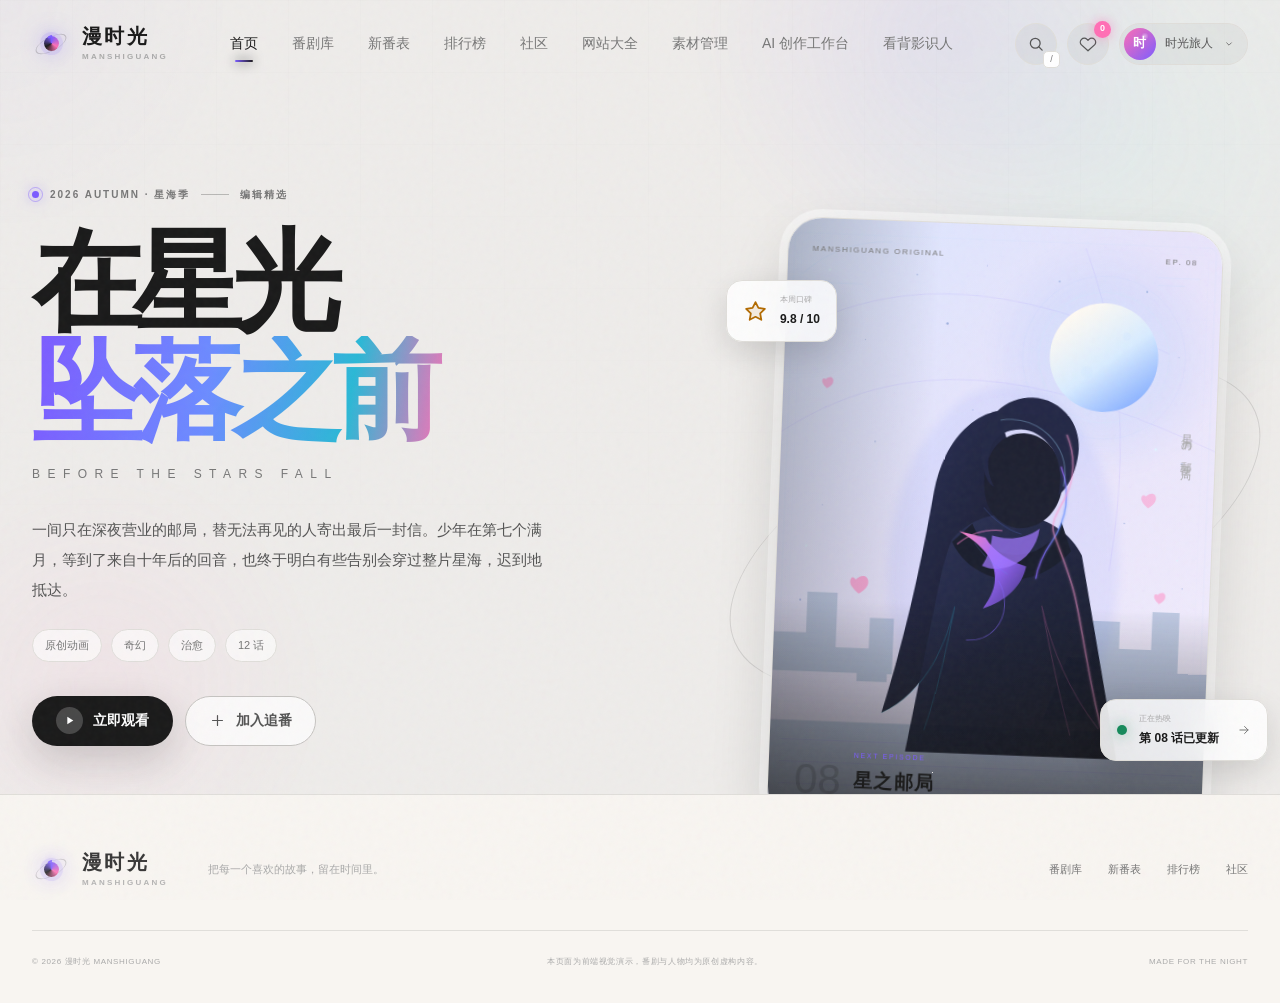
==== commit 5d9a45db: "feat: 主站新增素材管理 tab，管理画布生成的图/视频/音频 server.py 新增 GET/POST /__media_index/：枚举 ALLOWED_FOLDERS 两个根目录 （画布" ====
--- a/index.html
+++ b/index.html
@@ -77,6 +77,7 @@
         <a href="#ranking">排行榜</a>
         <a href="#community">社区</a>
         <a href="#websites">网站大全</a>
+        <a href="#media">素材管理</a>
         <a href="studio/index.html?v=20261117-1" target="_blank" rel="noopener">AI 创作工作台</a>
         <a href="game/index.html?v=20261117-1" target="_blank" rel="noopener">看背影识人</a>
       </nav>
@@ -107,6 +108,7 @@
         <a href="#ranking">排行榜</a>
         <a href="#community">社区</a>
         <a href="#websites">网站大全</a>
+        <a href="#media">素材管理</a>
         <a href="studio/index.html?v=20261117-1" target="_blank" rel="noopener">AI 创作工作台</a>
         <a href="game/index.html?v=20261117-1" target="_blank" rel="noopener">看背影识人</a>
       </div>
@@ -449,6 +451,30 @@
           <div class="filter-bar websites-filter" role="group" aria-label="网站分类筛选" id="websitesFilter"></div>
 
           <div class="websites-grid" id="websitesGrid" aria-live="polite"></div>
+        </div>
+      </section>
+      </div>
+
+      <div class="page" data-page="media">
+      <section class="media-section section-space" id="media" aria-labelledby="mediaTitle">
+        <div class="page-shell">
+          <div class="section-heading">
+            <div>
+              <p class="section-kicker">CANVAS OUTPUTS</p>
+              <h2 id="mediaTitle">素材管理</h2>
+              <p class="section-description">
+                画布生成的图片、视频、音频统一在这里浏览、预览与整理；删除的文件移入回收目录，不直接销毁。
+              </p>
+            </div>
+            <button class="button button-outline" type="button" id="mediaRefresh">
+              重新扫描
+              <svg class="icon"><use href="#icon-arrow"></use></svg>
+            </button>
+          </div>
+
+          <div class="filter-bar media-filter" role="group" aria-label="素材类型筛选" id="mediaFilter"></div>
+
+          <div class="media-grid" id="mediaGrid" aria-live="polite"></div>
         </div>
       </section>
       </div>
@@ -526,6 +552,29 @@
       </div>
     </div>
 
+    <div class="media-lightbox" id="mediaLightbox" aria-hidden="true">
+      <div class="media-lightbox-backdrop" data-close-media></div>
+      <div class="media-lightbox-dialog" role="dialog" aria-modal="true" aria-labelledby="mediaLightboxTitle">
+        <button class="icon-button media-lightbox-close" type="button" aria-label="关闭预览" data-close-media>
+          <svg class="icon"><use href="#icon-close"></use></svg>
+        </button>
+        <div class="media-lightbox-stage" id="mediaLightboxStage"></div>
+        <div class="media-lightbox-foot">
+          <div>
+            <h3 id="mediaLightboxTitle"></h3>
+            <p class="media-lightbox-meta" id="mediaLightboxMeta"></p>
+          </div>
+          <div class="media-lightbox-actions">
+            <button class="text-button" type="button" id="mediaOpenFolder">
+              打开所在目录
+              <svg class="icon"><use href="#icon-arrow"></use></svg>
+            </button>
+            <button class="text-button media-danger" type="button" id="mediaTrash">移入回收</button>
+          </div>
+        </div>
+      </div>
+    </div>
+
     <div class="toast" id="toast" role="status" aria-live="polite">
       <span class="toast-dot"></span>
       <span id="toastText"></span>
--- a/assets/styles.css
+++ b/assets/styles.css
@@ -3918,4 +3918,199 @@
 #main { height: calc(100vh - 72px); overflow: hidden; }
 main > .page { display: none; width: 100%; height: 100%; overflow-y: auto; }
 main > .page.is-visible { display: block; }
-main > .page .section-space { padding-bottom: 40px; }+main > .page .section-space { padding-bottom: 40px; }
+
+/* 素材管理 */
+.media-grid {
+  display: grid;
+  grid-template-columns: repeat(auto-fill, minmax(190px, 1fr));
+  gap: 18px;
+  margin-top: 26px;
+}
+
+.media-card {
+  border: 1px solid var(--border);
+  border-radius: 16px;
+  background: rgba(255, 255, 255, 0.03);
+  overflow: hidden;
+  cursor: pointer;
+  transition: border-color 0.2s ease, transform 0.2s ease;
+}
+
+.media-card:hover,
+.media-card:focus-visible {
+  border-color: rgba(124, 92, 255, 0.45);
+  transform: translateY(-3px);
+}
+
+.media-thumb {
+  position: relative;
+  aspect-ratio: 4 / 3;
+  display: grid;
+  place-items: center;
+  background: rgba(18, 18, 20, 0.5);
+  overflow: hidden;
+}
+
+.media-thumb-img {
+  width: 100%;
+  height: 100%;
+  object-fit: cover;
+}
+
+.media-thumb-icon {
+  font-size: 34px;
+  color: var(--muted);
+}
+
+.media-kind {
+  position: absolute;
+  top: 8px;
+  left: 8px;
+  padding: 3px 9px;
+  border-radius: 99px;
+  background: rgba(18, 18, 20, 0.7);
+  color: #fff;
+  font-size: 11px;
+  backdrop-filter: blur(8px);
+}
+
+.media-card-info {
+  padding: 12px 14px 14px;
+}
+
+.media-card-info h3 {
+  margin: 0 0 4px;
+  font-size: 13px;
+  white-space: nowrap;
+  overflow: hidden;
+  text-overflow: ellipsis;
+}
+
+.media-card-info p {
+  margin: 0;
+  color: var(--muted);
+  font-size: 11px;
+}
+
+.media-empty {
+  grid-column: 1 / -1;
+  min-height: 180px;
+  display: grid;
+  place-items: center;
+  border: 1px dashed var(--border);
+  border-radius: 18px;
+  color: var(--muted-deep);
+  font-size: 13px;
+  padding: 24px;
+  text-align: center;
+}
+
+.media-lightbox {
+  position: fixed;
+  inset: 0;
+  z-index: 400;
+  display: grid;
+  place-items: center;
+  opacity: 0;
+  pointer-events: none;
+  transition: opacity 0.25s ease;
+}
+
+.media-lightbox.is-open {
+  opacity: 1;
+  pointer-events: auto;
+}
+
+.media-lightbox-backdrop {
+  position: absolute;
+  inset: 0;
+  background: rgba(8, 8, 10, 0.72);
+  backdrop-filter: blur(10px);
+}
+
+.media-lightbox-dialog {
+  position: relative;
+  width: min(920px, 92vw);
+  max-height: 88vh;
+  display: flex;
+  flex-direction: column;
+  gap: 14px;
+  padding: 22px;
+  border: 1px solid var(--border);
+  border-radius: 22px;
+  background: var(--surface, rgba(20, 20, 24, 0.95));
+  box-shadow: 0 30px 80px rgba(0, 0, 0, 0.45);
+}
+
+.media-lightbox-close {
+  position: absolute;
+  top: 14px;
+  right: 14px;
+  z-index: 2;
+}
+
+.media-lightbox-stage {
+  flex: 1;
+  min-height: 0;
+  display: grid;
+  place-items: center;
+  overflow: auto;
+  border-radius: 14px;
+  background: rgba(0, 0, 0, 0.35);
+}
+
+.media-lightbox-stage img,
+.media-lightbox-stage video {
+  max-width: 100%;
+  max-height: 60vh;
+  border-radius: 12px;
+}
+
+.media-lightbox-stage audio {
+  width: min(520px, 80%);
+}
+
+.media-text-preview {
+  width: 100%;
+  max-height: 60vh;
+  margin: 0;
+  padding: 20px;
+  overflow: auto;
+  color: var(--text-soft);
+  font-size: 12px;
+  line-height: 1.6;
+  white-space: pre-wrap;
+  text-align: left;
+}
+
+.media-lightbox-foot {
+  display: flex;
+  align-items: center;
+  justify-content: space-between;
+  gap: 16px;
+  flex-wrap: wrap;
+}
+
+.media-lightbox-foot h3 {
+  margin: 0 0 4px;
+  font-size: 15px;
+  word-break: break-all;
+}
+
+.media-lightbox-meta {
+  margin: 0;
+  color: var(--muted);
+  font-size: 11px;
+  word-break: break-all;
+}
+
+.media-lightbox-actions {
+  display: flex;
+  align-items: center;
+  gap: 18px;
+}
+
+.media-danger {
+  color: #ff6b6b;
+}
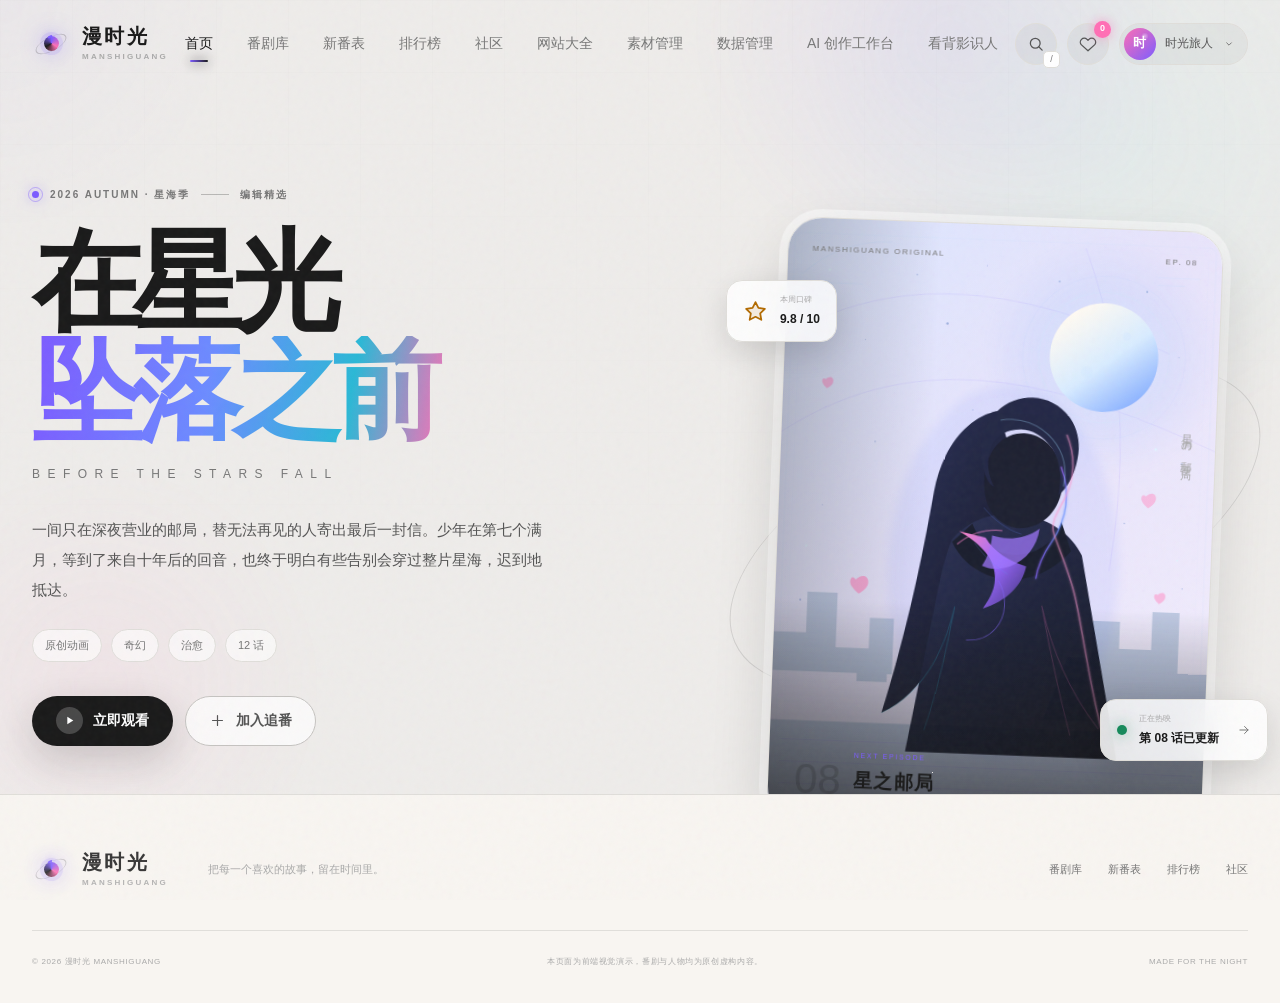
==== commit 76b1f631: "feat: 站点数据改为可管理——data/*.json + 数据管理页（上传/编辑/保存写盘） animeLibrary/scheduleMap/websiteDirectory/community" ====
--- a/index.html
+++ b/index.html
@@ -78,6 +78,7 @@
         <a href="#community">社区</a>
         <a href="#websites">网站大全</a>
         <a href="#media">素材管理</a>
+        <a href="#data">数据管理</a>
         <a href="studio/index.html?v=20261117-1" target="_blank" rel="noopener">AI 创作工作台</a>
         <a href="game/index.html?v=20261117-1" target="_blank" rel="noopener">看背影识人</a>
       </nav>
@@ -109,6 +110,7 @@
         <a href="#community">社区</a>
         <a href="#websites">网站大全</a>
         <a href="#media">素材管理</a>
+        <a href="#data">数据管理</a>
         <a href="studio/index.html?v=20261117-1" target="_blank" rel="noopener">AI 创作工作台</a>
         <a href="game/index.html?v=20261117-1" target="_blank" rel="noopener">看背影识人</a>
       </div>
@@ -275,15 +277,31 @@
             </a>
           </div>
 
-          <div class="filter-bar" role="group" aria-label="番剧分类筛选">
-            <button class="filter-chip is-active" type="button" data-filter="全部">全部</button>
-            <button class="filter-chip" type="button" data-filter="奇幻">奇幻</button>
-            <button class="filter-chip" type="button" data-filter="恋爱">恋爱</button>
-            <button class="filter-chip" type="button" data-filter="科幻">科幻</button>
-            <button class="filter-chip" type="button" data-filter="治愈">治愈</button>
-            <button class="filter-chip" type="button" data-filter="热血">热血</button>
-            <button class="filter-chip" type="button" data-filter="悬疑">悬疑</button>
-          </div>
+          <div class="library-toolbar">
+            <div class="library-search">
+              <svg class="icon"><use href="#icon-search"></use></svg>
+              <input id="librarySearchInput" type="search" placeholder="在番剧库内搜索标题、类型…" autocomplete="off" aria-label="在番剧库内搜索" />
+            </div>
+            <label class="library-sort">
+              <span>排序</span>
+              <select id="librarySort" aria-label="番剧库排序">
+                <option value="default">默认（热度榜）</option>
+                <option value="score">评分最高</option>
+                <option value="new">最新出品</option>
+                <option value="hot">上升最快</option>
+              </select>
+            </label>
+          </div>
+
+          <div class="filter-bar library-genres" role="group" aria-label="番剧类型筛选（可多选）" id="libraryGenres"></div>
+
+          <div class="filter-bar library-status" role="group" aria-label="播放状态筛选">
+            <button class="filter-chip is-active" type="button" data-status="全部">全部状态</button>
+            <button class="filter-chip" type="button" data-status="airing">在播</button>
+            <button class="filter-chip" type="button" data-status="finished">完结</button>
+          </div>
+
+          <p class="library-count" id="libraryCount" aria-live="polite"></p>
 
           <div class="anime-grid" id="animeGrid" aria-live="polite"></div>
         </div>
@@ -348,21 +366,24 @@
               <h2 id="scheduleTitle">本季新番时刻表</h2>
               <p class="section-description">把想看的故事，放进这一周的时间里。</p>
             </div>
-            <span class="schedule-time">
-              <span class="live-dot"></span>
-              北京时间
-            </span>
+            <div class="schedule-clock">
+              <span class="clock-time" id="scheduleClock">--:--:--</span>
+              <span class="clock-next" id="scheduleNext"></span>
+            </div>
           </div>
 
           <div class="week-tabs" id="weekTabs" role="tablist" aria-label="按星期查看新番">
-            <button type="button" role="tab" data-day="周一">周一 <small>02</small></button>
-            <button type="button" role="tab" data-day="周二">周二 <small>03</small></button>
-            <button type="button" role="tab" data-day="周三">周三 <small>04</small></button>
-            <button type="button" role="tab" data-day="周四">周四 <small>05</small></button>
-            <button type="button" role="tab" data-day="周五">周五 <small>06</small></button>
-            <button type="button" role="tab" data-day="周六">周六 <small>07</small></button>
-            <button type="button" role="tab" data-day="周日">周日 <small>08</small></button>
-          </div>
+            <button type="button" role="tab" data-day="周一">周一 <small></small></button>
+            <button type="button" role="tab" data-day="周二">周二 <small></small></button>
+            <button type="button" role="tab" data-day="周三">周三 <small></small></button>
+            <button type="button" role="tab" data-day="周四">周四 <small></small></button>
+            <button type="button" role="tab" data-day="周五">周五 <small></small></button>
+            <button type="button" role="tab" data-day="周六">周六 <small></small></button>
+            <button type="button" role="tab" data-day="周日">周日 <small></small></button>
+            <button type="button" role="tab" data-day="全部">全部 <small>整周</small></button>
+          </div>
+
+          <p class="library-count" id="scheduleCount" aria-live="polite"></p>
 
           <div class="schedule-board" id="scheduleBoard"></div>
         </div>
@@ -376,7 +397,7 @@
             <div>
               <p class="section-kicker">AFTER THE CREDITS</p>
               <h2 id="communityTitle">散场以后，故事还在继续</h2>
-              <p class="section-description">和 128,406 位时光旅人，一起交换今晚的心情。</p>
+              <p class="section-description">和 <span id="communityMembers"></span> 位时光旅人，一起交换今晚的心情。</p>
             </div>
             <a class="button button-outline" href="#community">
               进入社区
@@ -384,51 +405,21 @@
             </a>
           </div>
 
-          <div class="community-grid">
-            <article class="topic-card topic-large">
-              <div class="topic-art theme-starlight">
-                <span class="topic-ghost">星</span>
-                <span class="topic-orbit"></span>
-                <div class="topic-tag">正在热议 · 2.4k</div>
-              </div>
-              <div class="topic-body">
-                <div class="topic-meta">
-                  <span class="topic-avatar avatar-one">A</span>
-                  <span>阿遥不熬夜</span>
-                  <span>12 分钟前</span>
+          <div class="community-layout">
+            <aside class="checkin-panel" id="checkinPanel">
+              <div class="checkin-head">
+                <span class="checkin-flame" aria-hidden="true">✦</span>
+                <div>
+                  <small>连续签到</small>
+                  <strong><span id="checkinStreak">0</span> 天</strong>
                 </div>
-                <h3>第 08 话最后那封信，到底是谁写的？</h3>
-                <p>
-                  我回看了前三集的时间线，邮戳上的年份好像不是 2016，而是 2036……
-                </p>
-                <div class="topic-footer">
-                  <span># 星海回响</span>
-                  <span>128 条回复</span>
-                </div>
-              </div>
-            </article>
-
-            <article class="topic-card">
-              <div class="topic-body">
-                <div class="topic-meta">
-                  <span class="topic-avatar avatar-two">M</span>
-                  <span>月面拾荒者</span>
-                  <span>38 分钟前</span>
-                </div>
-                <h3>哪部番的片尾曲，你从来舍不得跳过？</h3>
-                <p>最近循环《雨停之后》的片尾曲，前奏一响就不想点下一集。</p>
-                <div class="topic-footer">
-                  <span># 音乐分享</span>
-                  <span>86 条回复</span>
-                </div>
-              </div>
-            </article>
-
-            <article class="topic-card topic-quote">
-              <span class="quote-mark">“</span>
-              <p>如果故事终将散场，<br />至少在漫时光里，我们曾一起看过同一片星空。</p>
-              <span class="quote-author">— 今日签到 7 / 30</span>
-            </article>
+              </div>
+              <div class="checkin-dots" id="checkinDots" aria-label="本周签到进度"></div>
+              <p class="checkin-tip" id="checkinTip">每天回来，把光连成一串。</p>
+              <button class="button button-primary checkin-button" type="button" id="checkinButton">今日签到</button>
+            </aside>
+
+            <div class="community-grid" id="communityGrid"></div>
           </div>
         </div>
       </section>
@@ -475,6 +466,42 @@
           <div class="filter-bar media-filter" role="group" aria-label="素材类型筛选" id="mediaFilter"></div>
 
           <div class="media-grid" id="mediaGrid" aria-live="polite"></div>
+        </div>
+      </section>
+      </div>
+
+      <div class="page" data-page="data">
+      <section class="data-section section-space" id="data" aria-labelledby="dataTitle">
+        <div class="page-shell">
+          <div class="section-heading">
+            <div>
+              <p class="section-kicker">SITE CONTENT</p>
+              <h2 id="dataTitle">数据管理</h2>
+              <p class="section-description">
+                番剧、排播、网站大全、社区话题都存成本地 JSON 文件。在这里直接编辑或上传替换，保存后全站立即生效。
+              </p>
+            </div>
+            <span class="data-status" id="dataStatus"></span>
+          </div>
+
+          <div class="data-tabs" role="tablist" aria-label="选择要编辑的数据集" id="dataTabs"></div>
+
+          <div class="data-editor">
+            <div class="data-editor-head">
+              <p class="data-editor-hint" id="dataEditorHint"></p>
+              <div class="data-editor-actions">
+                <label class="button button-outline data-upload">
+                  上传 JSON
+                  <input type="file" id="dataUploadInput" accept=".json,application/json" hidden />
+                </label>
+                <button class="text-button" type="button" id="dataFormat">格式化</button>
+                <button class="text-button" type="button" id="dataReload">放弃修改并重载</button>
+                <button class="button button-primary" type="button" id="dataSave">保存并生效</button>
+              </div>
+            </div>
+            <textarea id="dataEditor" class="data-editor-area" spellcheck="false" aria-label="数据 JSON 编辑器"></textarea>
+            <p class="data-editor-error" id="dataError" role="alert"></p>
+          </div>
         </div>
       </section>
       </div>
--- a/assets/styles.css
+++ b/assets/styles.css
@@ -1517,6 +1517,103 @@
   gap: 36px 22px;
 }
 
+/* 番剧库工具条：搜索 + 排序 */
+.library-toolbar {
+  display: flex;
+  flex-wrap: wrap;
+  align-items: center;
+  gap: 14px;
+  margin: -6px 0 18px;
+}
+
+.library-search {
+  flex: 1 1 260px;
+  display: flex;
+  align-items: center;
+  gap: 10px;
+  padding: 0 16px;
+  min-height: 46px;
+  border: 1px solid var(--border);
+  border-radius: 99px;
+  background: rgba(255, 255, 255, 0.6);
+  color: var(--muted);
+}
+
+.library-search:focus-within {
+  border-color: var(--primary);
+}
+
+.library-search .icon {
+  width: 16px;
+  height: 16px;
+  flex: none;
+}
+
+.library-search input {
+  flex: 1;
+  min-width: 0;
+  border: none;
+  background: transparent;
+  color: var(--text);
+  font: inherit;
+  font-size: 13px;
+  outline: none;
+}
+
+.library-sort {
+  display: flex;
+  align-items: center;
+  gap: 8px;
+  color: var(--muted);
+  font-size: 12px;
+}
+
+.library-sort select {
+  padding: 9px 14px;
+  border: 1px solid var(--border);
+  border-radius: 99px;
+  background: rgba(255, 255, 255, 0.6);
+  color: var(--text);
+  font: inherit;
+  font-size: 12px;
+  cursor: pointer;
+  outline: none;
+}
+
+.library-sort select:focus-visible {
+  border-color: var(--primary);
+}
+
+.library-count {
+  margin: 0 0 22px;
+  color: var(--muted);
+  font-size: 12px;
+}
+
+.cover-status {
+  position: absolute;
+  left: 14px;
+  bottom: 14px;
+  z-index: 3;
+  padding: 4px 10px;
+  border-radius: 99px;
+  font-size: 9px;
+  letter-spacing: 0.04em;
+  backdrop-filter: blur(8px);
+}
+
+.cover-status.is-airing {
+  border: 1px solid rgba(124, 92, 255, 0.5);
+  background: rgba(124, 92, 255, 0.22);
+  color: var(--text);
+}
+
+.cover-status.is-finished {
+  border: 1px solid rgba(255, 255, 255, 0.5);
+  background: rgba(20, 20, 24, 0.5);
+  color: rgba(255, 255, 255, 0.85);
+}
+
 .anime-card {
   min-width: 0;
   animation: card-in 0.5s cubic-bezier(0.2, 0.8, 0.2, 1) both;
@@ -1972,17 +2069,93 @@
   font-weight: 500;
 }
 
-.ranking-item:nth-child(1) .ranking-index {
+/* 排行榜前三名：领奖台卡片 */
+.ranking-podium {
+  display: grid;
+  grid-template-columns: 86px minmax(0, 1fr);
+  align-items: center;
+  gap: 18px;
+  padding: 16px;
+  margin-bottom: 12px;
+  border: 1px solid var(--border);
+  border-radius: 18px;
+  background: var(--surface);
+  cursor: pointer;
+  animation: card-in 0.45s ease both;
+  animation-delay: calc(var(--index, 0) * 70ms);
+  transition:
+    border-color 0.25s ease,
+    transform 0.25s ease;
+}
+
+.ranking-podium:hover {
+  border-color: var(--border-strong);
+  transform: translateY(-3px);
+}
+
+.ranking-podium:nth-child(1) {
+  border-color: rgba(212, 175, 55, 0.45);
+  box-shadow: 0 12px 34px rgba(212, 175, 55, 0.12);
+}
+
+.podium-cover {
+  aspect-ratio: 0.72;
+  overflow: hidden;
+  border-radius: 12px;
+}
+
+.podium-cover .cover-symbol,
+.podium-cover .cover-lines,
+.podium-cover .cover-title {
+  display: none;
+}
+
+.podium-index {
   color: var(--gold);
-  text-shadow: none;
-}
-
-.ranking-item:nth-child(2) .ranking-index {
-  color: #6b7280;
-}
-
-.ranking-item:nth-child(3) .ranking-index {
-  color: #b87333;
+  font-family: var(--font-latin);
+  font-size: 10px;
+  letter-spacing: 0.14em;
+}
+
+.podium-body h3 {
+  margin: 5px 0 3px;
+  font-family: var(--font-display);
+  font-size: 16px;
+}
+
+.podium-body p {
+  margin: 0;
+  color: var(--muted-deep);
+  font-size: 10px;
+}
+
+.podium-stats {
+  display: flex;
+  align-items: center;
+  gap: 12px;
+  margin-top: 9px;
+}
+
+.rank-move {
+  font-family: var(--font-latin);
+  font-size: 10px;
+}
+
+.rank-move.is-up {
+  color: var(--success);
+}
+
+.rank-move.is-down {
+  color: #e26565;
+}
+
+.rank-move.is-same {
+  color: var(--muted-deep);
+}
+
+.ranking-watchers {
+  color: var(--muted);
+  font-size: 10px;
 }
 
 .ranking-cover {
@@ -2163,11 +2336,44 @@
   font-size: 10px;
 }
 
+.schedule-clock {
+  display: flex;
+  flex-direction: column;
+  align-items: flex-end;
+  gap: 4px;
+}
+
+.clock-time {
+  font-family: var(--font-latin);
+  font-size: 20px;
+  letter-spacing: 0.06em;
+  color: var(--text);
+  font-variant-numeric: tabular-nums;
+}
+
+.clock-next {
+  color: var(--muted);
+  font-size: 10px;
+}
+
 .week-tabs {
   display: grid;
-  grid-template-columns: repeat(7, 1fr);
+  grid-template-columns: repeat(8, 1fr);
   gap: 8px;
-  margin-bottom: 18px;
+  margin-bottom: 14px;
+}
+
+.week-tabs button.is-today:not(.is-active) {
+  border-color: var(--primary);
+}
+
+.week-tabs button.is-today small::before {
+  content: "今天 · ";
+  color: var(--primary);
+}
+
+.week-tabs button.is-active.is-today small::before {
+  color: rgba(255, 255, 255, 0.85);
 }
 
 .week-tabs button {
@@ -2279,6 +2485,63 @@
   font-size: 9px;
 }
 
+.schedule-card-foot {
+  display: flex;
+  align-items: center;
+  justify-content: space-between;
+  gap: 8px;
+  margin-top: 8px;
+}
+
+.schedule-countdown {
+  padding: 3px 9px;
+  border-radius: 99px;
+  background: rgba(124, 92, 255, 0.1);
+  color: var(--primary);
+  font-family: var(--font-latin);
+  font-size: 10px;
+  font-variant-numeric: tabular-nums;
+  white-space: nowrap;
+}
+
+.schedule-card.is-aired .schedule-countdown {
+  background: rgba(26, 26, 26, 0.06);
+  color: var(--muted-deep);
+}
+
+.schedule-remind {
+  display: grid;
+  width: 30px;
+  height: 30px;
+  padding: 0;
+  place-items: center;
+  border: 1px solid var(--border);
+  border-radius: 50%;
+  background: transparent;
+  color: var(--muted);
+  cursor: pointer;
+  transition:
+    border-color 0.2s ease,
+    color 0.2s ease,
+    background-color 0.2s ease;
+}
+
+.schedule-remind .icon {
+  width: 14px;
+  height: 14px;
+}
+
+.schedule-remind:hover {
+  border-color: var(--border-strong);
+  color: var(--text-soft);
+}
+
+.schedule-remind.is-on {
+  border-color: var(--primary);
+  background: var(--primary);
+  color: #fff;
+}
+
 .schedule-empty {
   display: grid;
   grid-column: 1 / -1;
@@ -2291,9 +2554,97 @@
 }
 
 /* Community */
+.community-layout {
+  display: grid;
+  grid-template-columns: 300px minmax(0, 1fr);
+  gap: 18px;
+  align-items: start;
+}
+
+.checkin-panel {
+  position: sticky;
+  top: 20px;
+  display: flex;
+  flex-direction: column;
+  gap: 14px;
+  padding: 22px;
+  border: 1px solid var(--border);
+  border-radius: 22px;
+  background: var(--surface);
+}
+
+.checkin-head {
+  display: flex;
+  align-items: center;
+  gap: 12px;
+}
+
+.checkin-flame {
+  display: grid;
+  width: 44px;
+  height: 44px;
+  place-items: center;
+  border-radius: 14px;
+  background: linear-gradient(135deg, var(--primary), var(--secondary));
+  color: #fff;
+  font-size: 20px;
+}
+
+.checkin-head small {
+  display: block;
+  color: var(--muted);
+  font-size: 10px;
+}
+
+.checkin-head strong {
+  font-family: var(--font-latin);
+  font-size: 20px;
+}
+
+.checkin-dots {
+  display: grid;
+  grid-template-columns: repeat(7, 1fr);
+  gap: 6px;
+}
+
+.checkin-dot {
+  display: grid;
+  aspect-ratio: 1;
+  place-items: center;
+  border: 1px solid var(--border);
+  border-radius: 9px;
+  color: var(--muted-deep);
+  font-size: 10px;
+}
+
+.checkin-dot.is-done {
+  border-color: var(--primary);
+  background: var(--primary);
+  color: #fff;
+}
+
+.checkin-dot.is-future {
+  opacity: 0.45;
+}
+
+.checkin-tip {
+  margin: 0;
+  color: var(--muted);
+  font-size: 11px;
+}
+
+.checkin-button:disabled,
+.checkin-button.is-done {
+  border-color: var(--primary);
+  background: transparent;
+  color: var(--primary);
+  cursor: default;
+  box-shadow: none;
+}
+
 .community-grid {
   display: grid;
-  grid-template-columns: 1.3fr 1fr 0.86fr;
+  grid-template-columns: 1.3fr 1fr;
   gap: 18px;
 }
 
@@ -2303,9 +2654,49 @@
   border: 1px solid var(--border);
   border-radius: 22px;
   background: var(--surface);
+  cursor: pointer;
+  animation: card-in 0.45s ease both;
+  animation-delay: calc(var(--index, 0) * 60ms);
   transition:
     border-color 0.25s ease,
     transform 0.25s ease;
+}
+
+.topic-actions {
+  display: inline-flex;
+  align-items: center;
+  gap: 14px;
+}
+
+.topic-action {
+  display: inline-flex;
+  align-items: center;
+  gap: 6px;
+  padding: 0;
+  border: none;
+  background: none;
+  color: var(--muted);
+  font: inherit;
+  font-size: 11px;
+  cursor: pointer;
+  transition: color 0.2s ease;
+}
+
+.topic-action .icon {
+  width: 14px;
+  height: 14px;
+}
+
+.topic-action:hover {
+  color: var(--text-soft);
+}
+
+.topic-action.is-on {
+  color: var(--primary);
+}
+
+.topic-action.is-on .icon {
+  fill: var(--primary);
 }
 
 .topic-card:hover {
@@ -2382,6 +2773,14 @@
 
 .avatar-two {
   background: linear-gradient(135deg, var(--accent), #ff9a76);
+}
+
+.avatar-three {
+  background: linear-gradient(135deg, #4ecdc4, #45b7d1);
+}
+
+.avatar-four {
+  background: linear-gradient(135deg, #f7b267, #f4845f);
 }
 
 .topic-meta span:nth-child(3) {
@@ -3341,6 +3740,14 @@
     gap: 36px;
   }
 
+  .community-layout {
+    grid-template-columns: 1fr;
+  }
+
+  .checkin-panel {
+    position: static;
+  }
+
   .community-grid {
     grid-template-columns: 1.2fr 1fr;
   }
@@ -3919,6 +4326,91 @@
 main > .page { display: none; width: 100%; height: 100%; overflow-y: auto; }
 main > .page.is-visible { display: block; }
 main > .page .section-space { padding-bottom: 40px; }
+
+/* 数据管理 */
+.data-status {
+  color: var(--muted);
+  font-size: 12px;
+}
+
+.data-status.is-ok {
+  color: var(--success);
+}
+
+.data-status.is-bad {
+  color: #e26565;
+}
+
+.data-tabs {
+  display: flex;
+  flex-wrap: wrap;
+  gap: 8px;
+  margin: -6px 0 18px;
+}
+
+.data-editor {
+  display: flex;
+  flex-direction: column;
+  gap: 12px;
+  padding: 20px;
+  border: 1px solid var(--border);
+  border-radius: 20px;
+  background: var(--surface);
+}
+
+.data-editor-head {
+  display: flex;
+  align-items: flex-start;
+  justify-content: space-between;
+  gap: 16px;
+  flex-wrap: wrap;
+}
+
+.data-editor-hint {
+  flex: 1 1 320px;
+  margin: 0;
+  color: var(--muted);
+  font-size: 11px;
+  line-height: 1.7;
+}
+
+.data-editor-actions {
+  display: flex;
+  align-items: center;
+  gap: 14px;
+  flex-wrap: wrap;
+}
+
+.data-upload {
+  cursor: pointer;
+}
+
+.data-editor-area {
+  width: 100%;
+  min-height: 420px;
+  padding: 16px;
+  border: 1px solid var(--border);
+  border-radius: 14px;
+  background: rgba(12, 12, 14, 0.92);
+  color: #d8dbe2;
+  font-family: Consolas, "Courier New", monospace;
+  font-size: 12px;
+  line-height: 1.6;
+  resize: vertical;
+  outline: none;
+  tab-size: 2;
+}
+
+.data-editor-area:focus-visible {
+  border-color: var(--primary);
+}
+
+.data-editor-error {
+  min-height: 18px;
+  margin: 0;
+  color: #e26565;
+  font-size: 12px;
+}
 
 /* 素材管理 */
 .media-grid {
